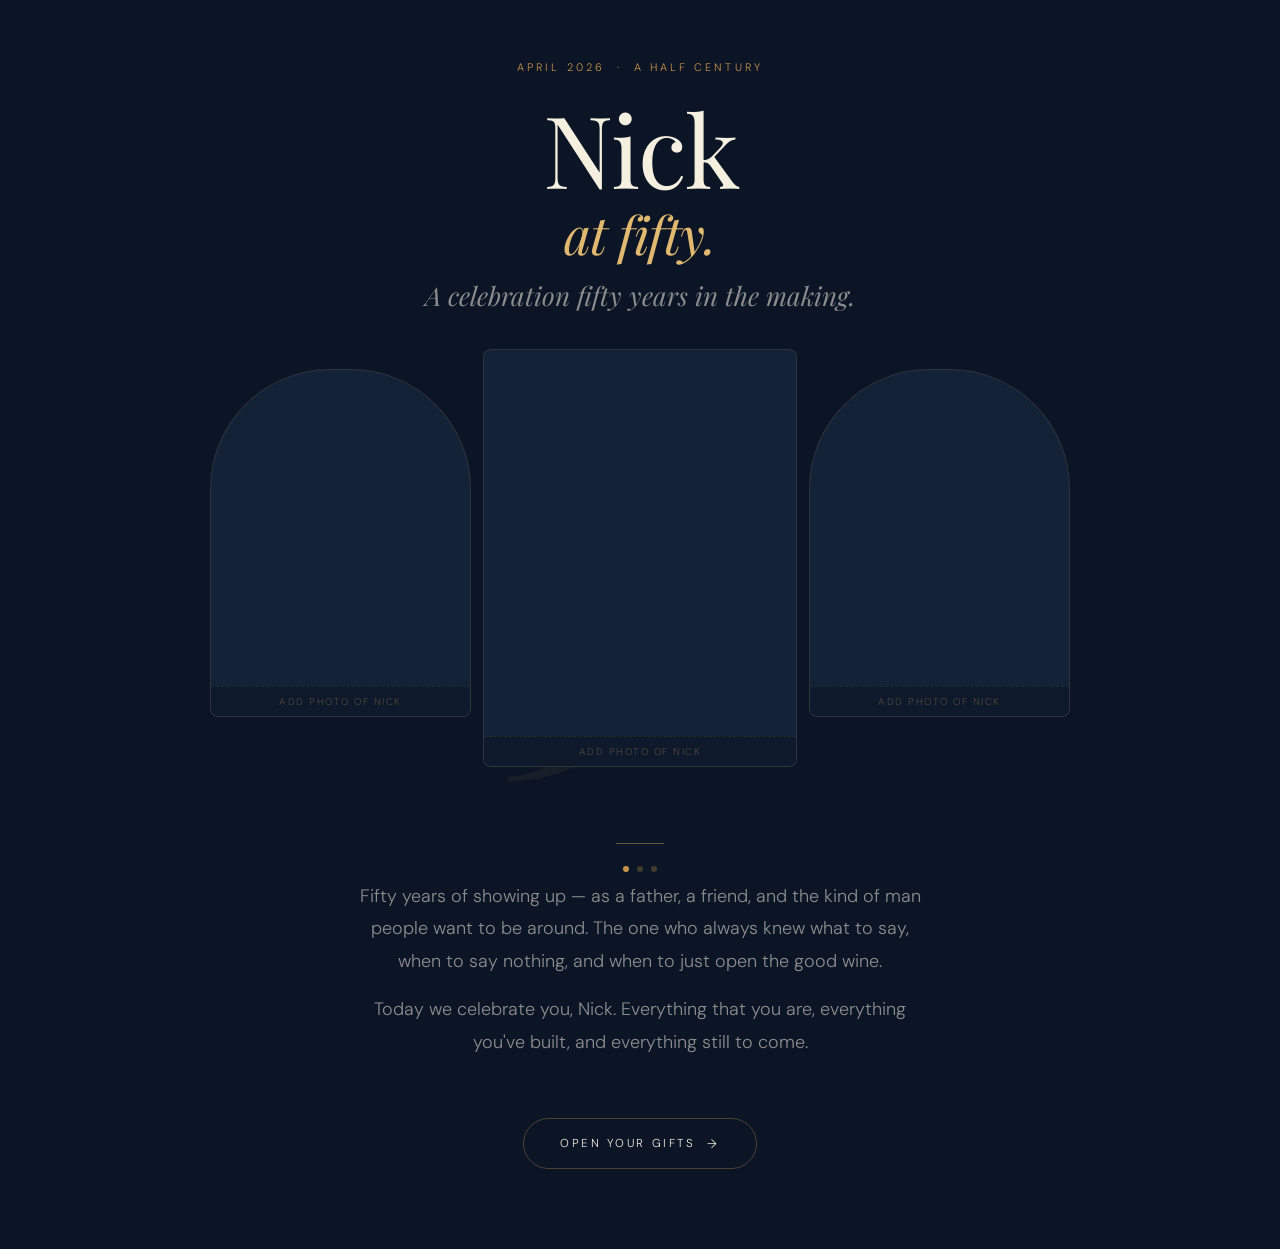
==== index.html @ 3987c071 "Initial commit: Nick at Fifty birthday website" ====
<!DOCTYPE html>
<html lang="en">
<head>
  <meta charset="UTF-8">
  <meta name="viewport" content="width=device-width, initial-scale=1.0">
  <title>Nick at Fifty</title>
  <link rel="preconnect" href="https://fonts.googleapis.com">
  <link href="https://fonts.googleapis.com/css2?family=Playfair+Display:ital,wght@0,400;0,700;1,400&family=DM+Sans:wght@300;400;500&display=swap" rel="stylesheet">
  <style>
    *, *::before, *::after { box-sizing: border-box; margin: 0; padding: 0; }

    :root {
      --navy: #0B1526;
      --navy-mid: #142238;
      --gold: #C9944A;
      --gold-light: #E0B870;
      --cream: #F5EFE0;
      --cream-dim: rgba(245,239,224,0.55);
      --serif: 'Playfair Display', Georgia, serif;
      --sans: 'DM Sans', system-ui, sans-serif;
    }

    html { scroll-behavior: smooth; }

    body {
      background: var(--navy);
      color: var(--cream);
      font-family: var(--sans);
      font-weight: 300;
      min-height: 100vh;
    }

    @keyframes fadeUp {
      from { opacity: 0; transform: translateY(28px); }
      to   { opacity: 1; transform: translateY(0); }
    }

    .fade { opacity: 0; animation: fadeUp 1s ease forwards; }
    .d1  { animation-delay: 0.1s; }
    .d2  { animation-delay: 0.35s; }
    .d3  { animation-delay: 0.6s; }
    .d4  { animation-delay: 0.85s; }
    .d5  { animation-delay: 1.1s; }

    /* ── HERO ── */
    .hero {
      min-height: 100vh;
      display: flex;
      flex-direction: column;
      align-items: center;
      justify-content: center;
      text-align: center;
      padding: 60px 24px 80px;
      position: relative;
      overflow: hidden;
    }

    .hero-number {
      font-family: var(--serif);
      font-size: clamp(140px, 30vw, 280px);
      font-weight: 700;
      color: rgba(201,148,74,0.07);
      position: absolute;
      top: 50%;
      left: 50%;
      transform: translate(-50%, -50%);
      pointer-events: none;
      letter-spacing: -0.05em;
      user-select: none;
      line-height: 1;
    }

    .hero-eyebrow {
      font-family: var(--sans);
      font-size: 0.68rem;
      letter-spacing: 0.28em;
      text-transform: uppercase;
      color: var(--gold);
      margin-bottom: 24px;
    }

    .hero-name {
      font-family: var(--serif);
      font-size: clamp(52px, 10vw, 100px);
      font-weight: 400;
      line-height: 1;
      letter-spacing: -0.02em;
      margin-bottom: 10px;
    }

    .hero-name em {
      font-style: italic;
      color: var(--gold-light);
    }

    .hero-tagline {
      font-family: var(--serif);
      font-style: italic;
      font-size: clamp(18px, 3vw, 26px);
      color: var(--cream-dim);
      margin-bottom: 56px;
      font-weight: 400;
    }

    /* ── PHOTOS ── */
    .photos-hero {
      display: grid;
      grid-template-columns: 1fr 1.2fr 1fr;
      gap: 12px;
      width: 100%;
      max-width: 860px;
      margin-bottom: 56px;
    }

    .photo {
      background-size: cover;
      background-position: center;
      background-color: var(--navy-mid);
      border: 1px solid rgba(201,148,74,0.15);
      display: flex;
      align-items: flex-end;
      justify-content: center;
      overflow: hidden;
      position: relative;
    }

    .photo:nth-child(1) { aspect-ratio: 3/4; border-radius: 120px 120px 8px 8px; }
    .photo:nth-child(2) { aspect-ratio: 3/4; border-radius: 8px; transform: translateY(-20px); }
    .photo:nth-child(3) { aspect-ratio: 3/4; border-radius: 120px 120px 8px 8px; }

    .photo-label {
      font-family: var(--sans);
      font-size: 0.62rem;
      letter-spacing: 0.15em;
      text-transform: uppercase;
      color: rgba(201,148,74,0.35);
      padding: 8px 12px;
      border-top: 1px dashed rgba(201,148,74,0.12);
      width: 100%;
      text-align: center;
      background: rgba(11,21,38,0.6);
    }

    /* ── BODY TEXT ── */
    .tribute {
      max-width: 580px;
      text-align: center;
      margin-bottom: 60px;
    }

    .tribute p {
      font-size: clamp(15px, 2vw, 18px);
      line-height: 1.8;
      color: var(--cream-dim);
    }

    .tribute p + p { margin-top: 16px; }

    /* ── DIVIDER ── */
    .rule {
      width: 48px;
      height: 1px;
      background: var(--gold);
      opacity: 0.5;
      margin: 0 auto 36px;
    }

    /* ── NAV ── */
    .nav-btn {
      display: inline-flex;
      align-items: center;
      gap: 12px;
      padding: 16px 36px;
      border: 1px solid rgba(201,148,74,0.35);
      border-radius: 100px;
      font-family: var(--sans);
      font-size: 0.72rem;
      letter-spacing: 0.22em;
      text-transform: uppercase;
      color: var(--cream);
      text-decoration: none;
      transition: background 0.25s, border-color 0.25s, color 0.25s;
    }

    .nav-btn:hover {
      background: var(--gold);
      border-color: var(--gold);
      color: var(--navy);
    }

    .nav-btn .arrow { font-size: 1.1em; transition: transform 0.2s; }
    .nav-btn:hover .arrow { transform: translateX(4px); }

    /* ── PAGE INDICATOR ── */
    .page-indicator {
      position: fixed;
      bottom: 28px;
      left: 50%;
      transform: translateX(-50%);
      display: flex;
      gap: 8px;
      z-index: 10;
    }

    .dot {
      width: 6px; height: 6px;
      border-radius: 50%;
      background: rgba(201,148,74,0.3);
    }
    .dot.active { background: var(--gold); }

    @media (max-width: 640px) {
      .photos-hero { grid-template-columns: 1fr 1fr; }
      .photos-hero .photo:nth-child(3) { display: none; }
      .photo:nth-child(2) { transform: none; }
    }
  </style>
</head>
<body>

  <section class="hero">
    <div class="hero-number" aria-hidden="true">50</div>

    <p class="hero-eyebrow fade d1">April 2026 &nbsp;·&nbsp; A Half Century</p>

    <h1 class="hero-name fade d2">Nick</h1>
    <p class="hero-name fade d2" style="font-size: clamp(28px,5vw,52px); margin-bottom: 18px;">
      <em>at fifty.</em>
    </p>

    <p class="hero-tagline fade d3">A celebration fifty years in the making.</p>

    <div class="photos-hero fade d3">
      <!-- PHOTO 1: Replace src below with your image path, e.g. "nick1.jpg" -->
      <div class="photo" style="background-image: url('')">
        <span class="photo-label">add photo of nick</span>
      </div>

      <!-- PHOTO 2: Main/favourite photo — taller, centre stage -->
      <div class="photo" style="background-image: url('')">
        <span class="photo-label">add photo of nick</span>
      </div>

      <!-- PHOTO 3 -->
      <div class="photo" style="background-image: url('')">
        <span class="photo-label">add photo of nick</span>
      </div>
    </div>

    <div class="tribute fade d4">
      <div class="rule"></div>
      <!-- EDIT: Replace with your own words about Nick -->
      <p>Fifty years of showing up — as a father, a friend, and the kind of man people want to be around. The one who always knew what to say, when to say nothing, and when to just open the good wine.</p>
      <p>Today we celebrate you, Nick. Everything that you are, everything you've built, and everything still to come.</p>
    </div>

    <a href="gifts.html" class="nav-btn fade d5">
      Open your gifts <span class="arrow">→</span>
    </a>
  </section>

  <div class="page-indicator">
    <div class="dot active"></div>
    <div class="dot"></div>
    <div class="dot"></div>
  </div>

</body>
</html>
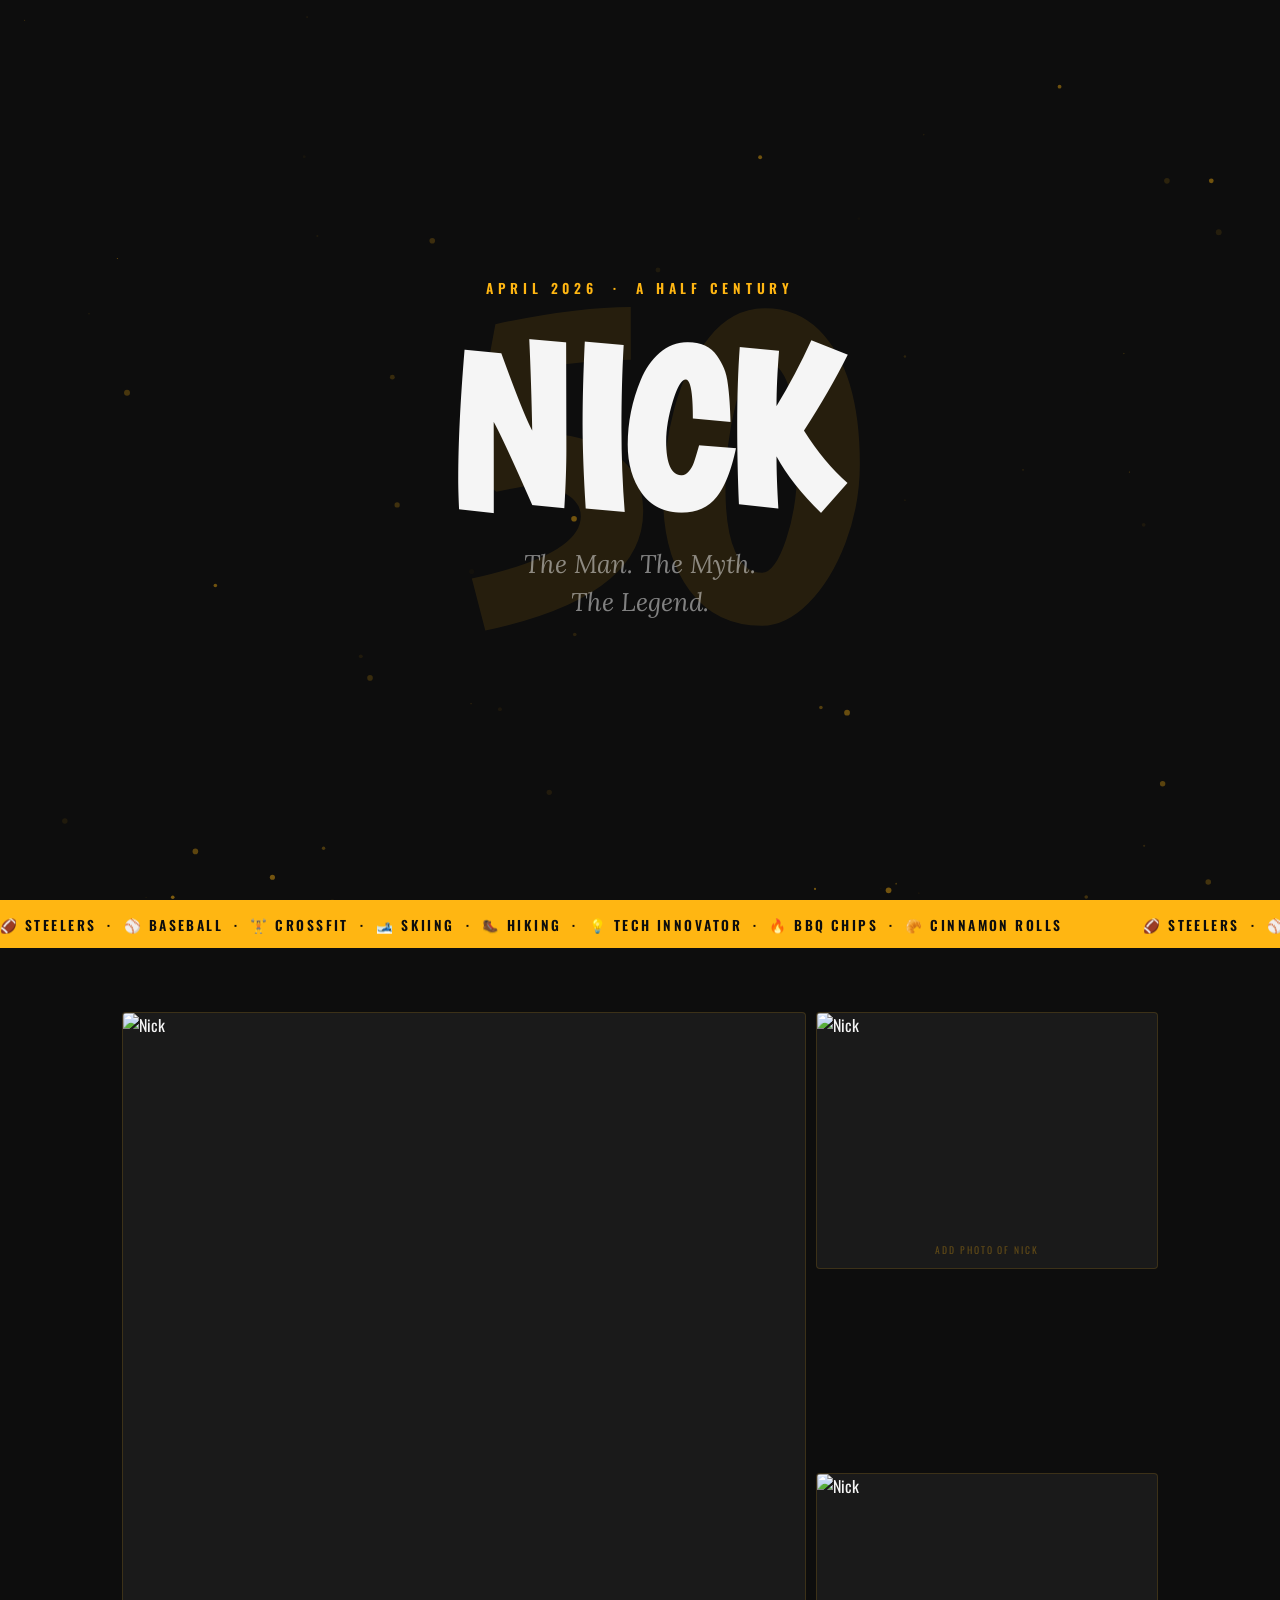
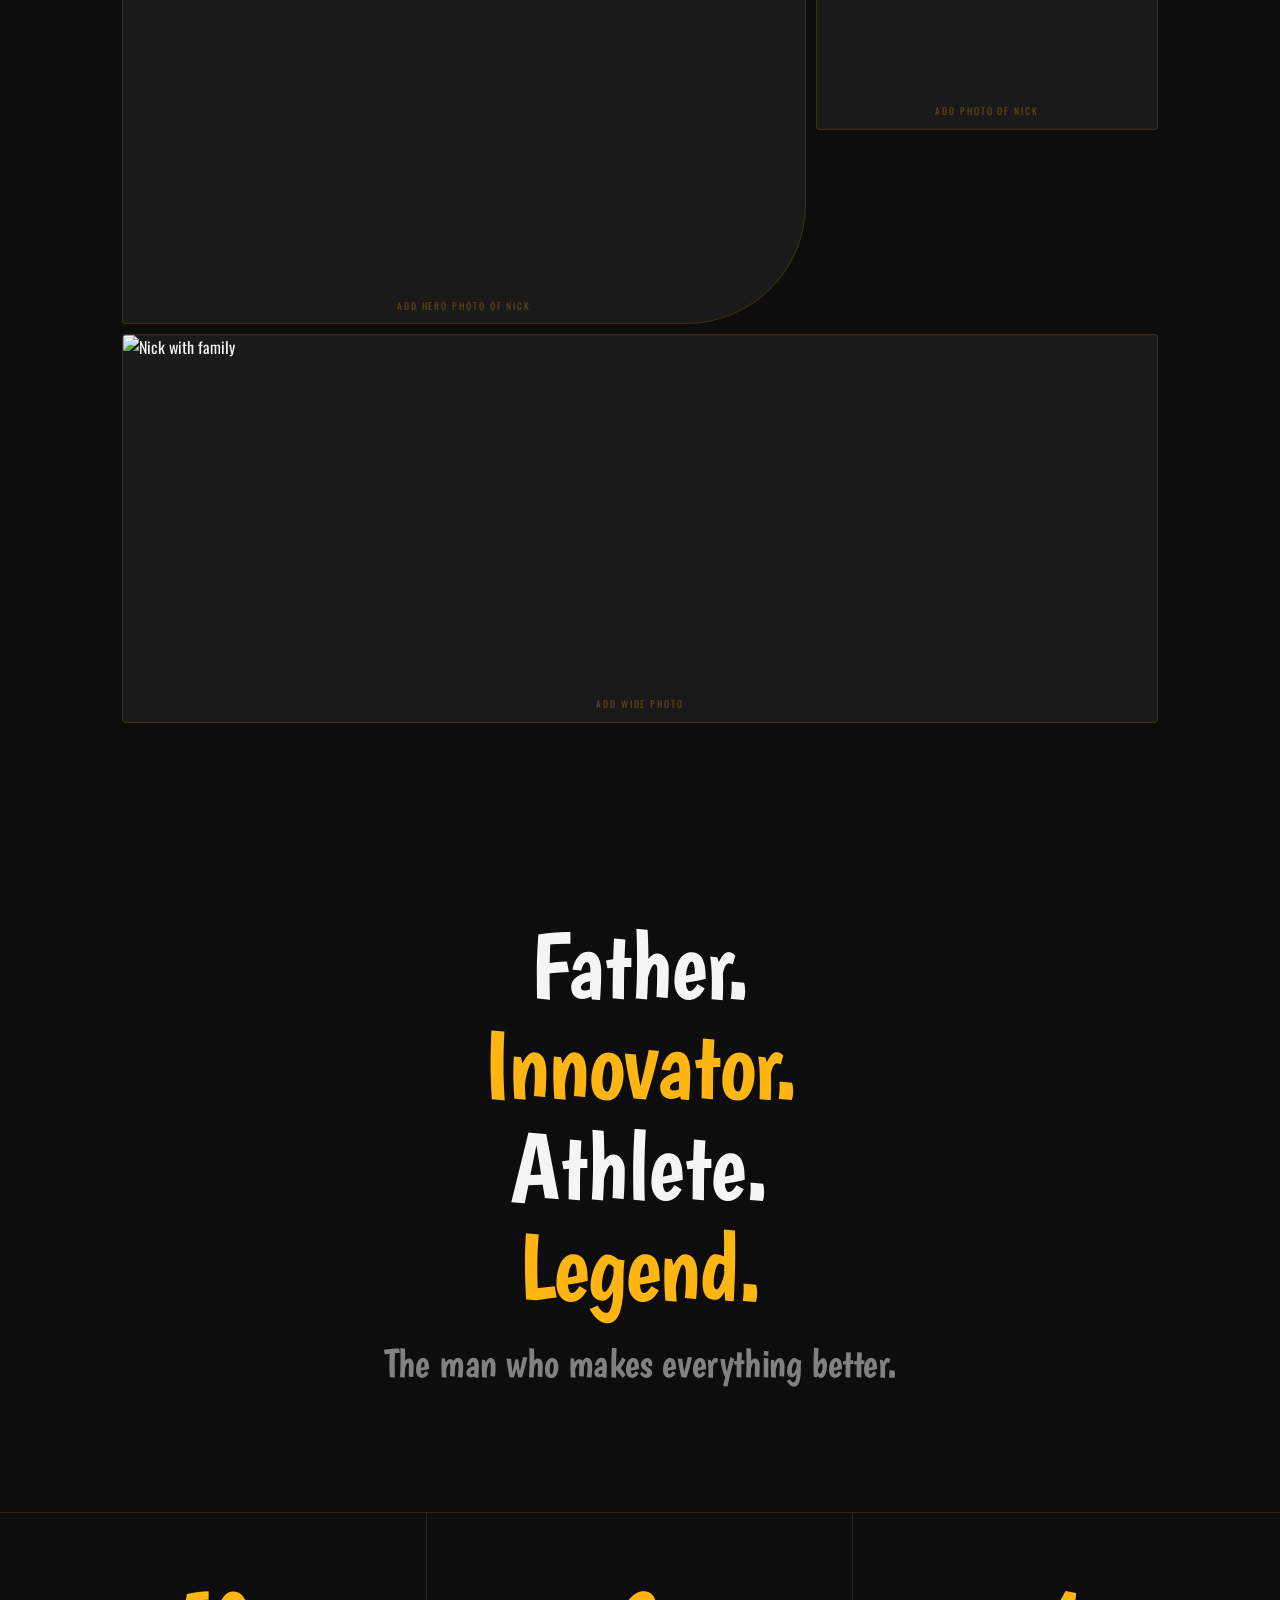
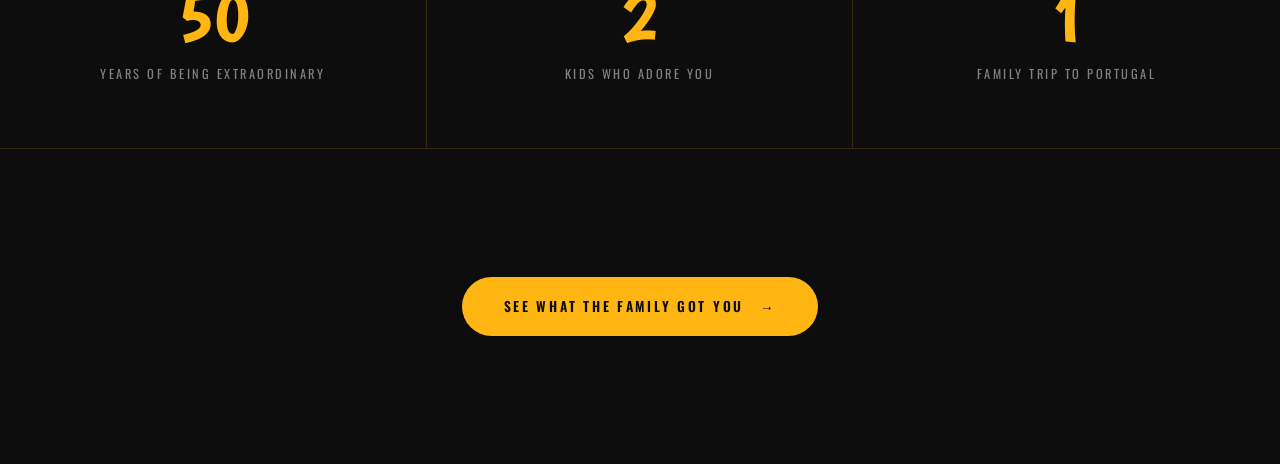
==== commit 88f8bb1f: "Rebuild: full craft version with canvas, marquee, view transitions, scroll-driven animations - Canva" ====
--- a/index.html
+++ b/index.html
@@ -4,266 +4,110 @@
   <meta charset="UTF-8">
   <meta name="viewport" content="width=device-width, initial-scale=1.0">
   <title>Nick at Fifty</title>
+  <meta name="theme-color" content="#FFB612">
+  <meta name="description" content="Celebrating Nick's 50th birthday — from the people who love him most.">
+
+  <!-- Open Graph — controls preview in iMessage, WhatsApp, Slack -->
+  <meta property="og:title"       content="Nick at Fifty 🎉">
+  <meta property="og:description" content="Fifty years of being extraordinary. From Kylie & Blake.">
+  <meta property="og:type"        content="website">
+  <meta property="og:url"         content="https://nick-50.pages.dev/">
+  <!-- Replace with an actual photo for the link preview -->
+  <meta property="og:image"       content="https://nick-50.pages.dev/images/og-cover.jpg">
+
+  <!-- Fonts — preconnect first, then load with display=swap -->
   <link rel="preconnect" href="https://fonts.googleapis.com">
-  <link href="https://fonts.googleapis.com/css2?family=Playfair+Display:ital,wght@0,400;0,700;1,400&family=DM+Sans:wght@300;400;500&display=swap" rel="stylesheet">
-  <style>
-    *, *::before, *::after { box-sizing: border-box; margin: 0; padding: 0; }
+  <link rel="preconnect" href="https://fonts.gstatic.com" crossorigin>
+  <link href="https://fonts.googleapis.com/css2?family=Boogaloo&family=Oswald:wght@400;600&family=Lora:ital,wght@0,400;1,400;1,600&display=swap" rel="stylesheet">
 
-    :root {
-      --navy: #0B1526;
-      --navy-mid: #142238;
-      --gold: #C9944A;
-      --gold-light: #E0B870;
-      --cream: #F5EFE0;
-      --cream-dim: rgba(245,239,224,0.55);
-      --serif: 'Playfair Display', Georgia, serif;
-      --sans: 'DM Sans', system-ui, sans-serif;
-    }
+  <link rel="stylesheet" href="styles/main.css">
+</head>
+<body data-page="home">
 
-    html { scroll-behavior: smooth; }
+  <!-- Transition overlay — visible only in browsers without @view-transition support -->
+  <div id="page-overlay" class="page-overlay" aria-hidden="true"></div>
 
-    body {
-      background: var(--navy);
-      color: var(--cream);
-      font-family: var(--sans);
-      font-weight: 300;
-      min-height: 100vh;
-    }
+  <!-- ── HERO ── -->
+  <section class="hero" aria-label="Nick's 50th birthday hero">
+    <canvas id="particle-canvas" aria-hidden="true"></canvas>
 
-    @keyframes fadeUp {
-      from { opacity: 0; transform: translateY(28px); }
-      to   { opacity: 1; transform: translateY(0); }
-    }
+    <p class="hero-bg-number" aria-hidden="true">50</p>
 
-    .fade { opacity: 0; animation: fadeUp 1s ease forwards; }
-    .d1  { animation-delay: 0.1s; }
-    .d2  { animation-delay: 0.35s; }
-    .d3  { animation-delay: 0.6s; }
-    .d4  { animation-delay: 0.85s; }
-    .d5  { animation-delay: 1.1s; }
+    <div class="hero-content">
+      <p class="hero-sub reveal" data-delay="0">April 2026 &nbsp;·&nbsp; A Half Century</p>
+      <h1 class="hero-name reveal" data-delay="120">NICK</h1>
+      <p class="hero-tagline reveal" data-delay="260">The Man. The Myth.<br>The Legend.</p>
+    </div>
+  </section>
 
-    /* ── HERO ── */
-    .hero {
-      min-height: 100vh;
-      display: flex;
-      flex-direction: column;
-      align-items: center;
-      justify-content: center;
-      text-align: center;
-      padding: 60px 24px 80px;
-      position: relative;
-      overflow: hidden;
-    }
+  <!-- ── MARQUEE ── -->
+  <!-- Pure CSS infinite loop. Two identical spans so translateX(-50%) = one span width. -->
+  <div class="marquee-strip" aria-label="Nick's passions" role="marquee">
+    <div class="marquee-inner" aria-hidden="true">
+      <span>🏈 STEELERS &nbsp;·&nbsp; ⚾ BASEBALL &nbsp;·&nbsp; 🏋️ CROSSFIT &nbsp;·&nbsp; 🎿 SKIING &nbsp;·&nbsp; 🥾 HIKING &nbsp;·&nbsp; 💡 TECH INNOVATOR &nbsp;·&nbsp; 🔥 BBQ CHIPS &nbsp;·&nbsp; 🥐 CINNAMON ROLLS &nbsp;&nbsp;&nbsp;&nbsp;&nbsp;</span>
+      <span>🏈 STEELERS &nbsp;·&nbsp; ⚾ BASEBALL &nbsp;·&nbsp; 🏋️ CROSSFIT &nbsp;·&nbsp; 🎿 SKIING &nbsp;·&nbsp; 🥾 HIKING &nbsp;·&nbsp; 💡 TECH INNOVATOR &nbsp;·&nbsp; 🔥 BBQ CHIPS &nbsp;·&nbsp; 🥐 CINNAMON ROLLS &nbsp;&nbsp;&nbsp;&nbsp;&nbsp;</span>
+    </div>
+  </div>
 
-    .hero-number {
-      font-family: var(--serif);
-      font-size: clamp(140px, 30vw, 280px);
-      font-weight: 700;
-      color: rgba(201,148,74,0.07);
-      position: absolute;
-      top: 50%;
-      left: 50%;
-      transform: translate(-50%, -50%);
-      pointer-events: none;
-      letter-spacing: -0.05em;
-      user-select: none;
-      line-height: 1;
-    }
-
-    .hero-eyebrow {
-      font-family: var(--sans);
-      font-size: 0.68rem;
-      letter-spacing: 0.28em;
-      text-transform: uppercase;
-      color: var(--gold);
-      margin-bottom: 24px;
-    }
-
-    .hero-name {
-      font-family: var(--serif);
-      font-size: clamp(52px, 10vw, 100px);
-      font-weight: 400;
-      line-height: 1;
-      letter-spacing: -0.02em;
-      margin-bottom: 10px;
-    }
-
-    .hero-name em {
-      font-style: italic;
-      color: var(--gold-light);
-    }
-
-    .hero-tagline {
-      font-family: var(--serif);
-      font-style: italic;
-      font-size: clamp(18px, 3vw, 26px);
-      color: var(--cream-dim);
-      margin-bottom: 56px;
-      font-weight: 400;
-    }
-
-    /* ── PHOTOS ── */
-    .photos-hero {
-      display: grid;
-      grid-template-columns: 1fr 1.2fr 1fr;
-      gap: 12px;
-      width: 100%;
-      max-width: 860px;
-      margin-bottom: 56px;
-    }
-
-    .photo {
-      background-size: cover;
-      background-position: center;
-      background-color: var(--navy-mid);
-      border: 1px solid rgba(201,148,74,0.15);
-      display: flex;
-      align-items: flex-end;
-      justify-content: center;
-      overflow: hidden;
-      position: relative;
-    }
-
-    .photo:nth-child(1) { aspect-ratio: 3/4; border-radius: 120px 120px 8px 8px; }
-    .photo:nth-child(2) { aspect-ratio: 3/4; border-radius: 8px; transform: translateY(-20px); }
-    .photo:nth-child(3) { aspect-ratio: 3/4; border-radius: 120px 120px 8px 8px; }
-
-    .photo-label {
-      font-family: var(--sans);
-      font-size: 0.62rem;
-      letter-spacing: 0.15em;
-      text-transform: uppercase;
-      color: rgba(201,148,74,0.35);
-      padding: 8px 12px;
-      border-top: 1px dashed rgba(201,148,74,0.12);
-      width: 100%;
-      text-align: center;
-      background: rgba(11,21,38,0.6);
-    }
-
-    /* ── BODY TEXT ── */
-    .tribute {
-      max-width: 580px;
-      text-align: center;
-      margin-bottom: 60px;
-    }
-
-    .tribute p {
-      font-size: clamp(15px, 2vw, 18px);
-      line-height: 1.8;
-      color: var(--cream-dim);
-    }
-
-    .tribute p + p { margin-top: 16px; }
-
-    /* ── DIVIDER ── */
-    .rule {
-      width: 48px;
-      height: 1px;
-      background: var(--gold);
-      opacity: 0.5;
-      margin: 0 auto 36px;
-    }
-
-    /* ── NAV ── */
-    .nav-btn {
-      display: inline-flex;
-      align-items: center;
-      gap: 12px;
-      padding: 16px 36px;
-      border: 1px solid rgba(201,148,74,0.35);
-      border-radius: 100px;
-      font-family: var(--sans);
-      font-size: 0.72rem;
-      letter-spacing: 0.22em;
-      text-transform: uppercase;
-      color: var(--cream);
-      text-decoration: none;
-      transition: background 0.25s, border-color 0.25s, color 0.25s;
-    }
-
-    .nav-btn:hover {
-      background: var(--gold);
-      border-color: var(--gold);
-      color: var(--navy);
-    }
-
-    .nav-btn .arrow { font-size: 1.1em; transition: transform 0.2s; }
-    .nav-btn:hover .arrow { transform: translateX(4px); }
-
-    /* ── PAGE INDICATOR ── */
-    .page-indicator {
-      position: fixed;
-      bottom: 28px;
-      left: 50%;
-      transform: translateX(-50%);
-      display: flex;
-      gap: 8px;
-      z-index: 10;
-    }
-
-    .dot {
-      width: 6px; height: 6px;
-      border-radius: 50%;
-      background: rgba(201,148,74,0.3);
-    }
-    .dot.active { background: var(--gold); }
-
-    @media (max-width: 640px) {
-      .photos-hero { grid-template-columns: 1fr 1fr; }
-      .photos-hero .photo:nth-child(3) { display: none; }
-      .photo:nth-child(2) { transform: none; }
-    }
-  </style>
-</head>
-<body>
-
-  <section class="hero">
-    <div class="hero-number" aria-hidden="true">50</div>
-
-    <p class="hero-eyebrow fade d1">April 2026 &nbsp;·&nbsp; A Half Century</p>
-
-    <h1 class="hero-name fade d2">Nick</h1>
-    <p class="hero-name fade d2" style="font-size: clamp(28px,5vw,52px); margin-bottom: 18px;">
-      <em>at fifty.</em>
-    </p>
-
-    <p class="hero-tagline fade d3">A celebration fifty years in the making.</p>
-
-    <div class="photos-hero fade d3">
-      <!-- PHOTO 1: Replace src below with your image path, e.g. "nick1.jpg" -->
-      <div class="photo" style="background-image: url('')">
-        <span class="photo-label">add photo of nick</span>
+  <!-- ── PHOTO GRID ── -->
+  <section class="photo-section">
+    <div class="photo-grid">
+      <!-- HERO PHOTO: Replace src with your image path, e.g. "images/nick-hero.jpg" -->
+      <div class="photo-slot photo-hero reveal" data-delay="0" data-label="add hero photo of nick">
+        <img src="" alt="Nick" loading="lazy" decoding="async" style="aspect-ratio:3/4">
       </div>
 
-      <!-- PHOTO 2: Main/favourite photo — taller, centre stage -->
-      <div class="photo" style="background-image: url('')">
-        <span class="photo-label">add photo of nick</span>
+      <!-- PHOTO 2 -->
+      <div class="photo-slot photo-sm-1 reveal" data-delay="100" data-label="add photo of nick">
+        <img src="" alt="Nick" loading="lazy" decoding="async" style="aspect-ratio:4/3">
       </div>
 
       <!-- PHOTO 3 -->
-      <div class="photo" style="background-image: url('')">
-        <span class="photo-label">add photo of nick</span>
+      <div class="photo-slot photo-sm-2 reveal" data-delay="200" data-label="add photo of nick">
+        <img src="" alt="Nick" loading="lazy" decoding="async" style="aspect-ratio:4/3">
+      </div>
+
+      <!-- WIDE PHOTO: group shot, vacation, etc. -->
+      <div class="photo-slot photo-wide reveal" data-delay="100" data-label="add wide photo">
+        <img src="" alt="Nick with family" loading="lazy" decoding="async" style="aspect-ratio:16/6">
       </div>
     </div>
+  </section>
 
-    <div class="tribute fade d4">
-      <div class="rule"></div>
-      <!-- EDIT: Replace with your own words about Nick -->
-      <p>Fifty years of showing up — as a father, a friend, and the kind of man people want to be around. The one who always knew what to say, when to say nothing, and when to just open the good wine.</p>
-      <p>Today we celebrate you, Nick. Everything that you are, everything you've built, and everything still to come.</p>
+  <!-- ── COPY BLOCK ── -->
+  <section class="copy-block" aria-label="Tribute to Nick">
+    <p class="line reveal" data-delay="0">Father.</p>
+    <p class="line line-gold reveal" data-delay="80">Innovator.</p>
+    <p class="line reveal" data-delay="160">Athlete.</p>
+    <p class="line line-gold reveal" data-delay="240">Legend.</p>
+    <p class="line line-muted reveal" data-delay="360" style="font-size: clamp(1.2rem, 4vw, 2.5rem); margin-top: 1.5rem;">
+      The man who makes everything better.
+    </p>
+  </section>
+
+  <!-- ── STATS STRIP ── -->
+  <div class="stats-strip" role="list">
+    <div class="stat reveal" data-delay="0" role="listitem">
+      <span class="stat-number">50</span>
+      <span class="stat-label">Years of Being Extraordinary</span>
     </div>
+    <div class="stat reveal" data-delay="120" role="listitem">
+      <span class="stat-number">2</span>
+      <span class="stat-label">Kids Who Adore You</span>
+    </div>
+    <div class="stat reveal" data-delay="240" role="listitem">
+      <span class="stat-number">1</span>
+      <span class="stat-label">Family Trip to Portugal</span>
+    </div>
+  </div>
 
-    <a href="gifts.html" class="nav-btn fade d5">
-      Open your gifts <span class="arrow">→</span>
+  <!-- ── CTA ── -->
+  <section class="cta-section">
+    <a href="family.html" class="cta-btn reveal" data-delay="0" aria-label="See what the family got you">
+      See What The Family Got You <span class="arrow" aria-hidden="true">→</span>
     </a>
   </section>
 
-  <div class="page-indicator">
-    <div class="dot active"></div>
-    <div class="dot"></div>
-    <div class="dot"></div>
-  </div>
-
+  <script src="js/main.js" defer></script>
 </body>
 </html>
--- a/styles/main.css
+++ b/styles/main.css
@@ -0,0 +1,986 @@
+/* ═══════════════════════════════════════════════════
+   MPA VIEW TRANSITIONS — Chrome 126+
+   JS overlay fallback handled in main.js
+═══════════════════════════════════════════════════ */
+@view-transition { navigation: auto; }
+
+@keyframes vt-out {
+  to { opacity: 0; transform: translateX(-40px); }
+}
+@keyframes vt-in {
+  from { opacity: 0; transform: translateX(40px); }
+}
+
+::view-transition-old(root) {
+  animation: vt-out 400ms cubic-bezier(0.76, 0, 0.24, 1) forwards;
+}
+::view-transition-new(root) {
+  animation: vt-in 400ms cubic-bezier(0.76, 0, 0.24, 1) forwards;
+}
+
+/* ═══════════════════════════════════════════════════
+   DESIGN TOKENS
+═══════════════════════════════════════════════════ */
+:root {
+  /* Colors */
+  --color-bg:         #0D0D0D;
+  --color-surface:    #1a1a1a;
+  --color-gold:       #FFB612;
+  --color-gold-dark:  #d49700;
+  --color-red:        #C8102E;
+  --color-white:      #F5F5F5;
+  --color-muted:      rgba(245, 245, 245, 0.5);
+  --color-border:     rgba(255, 182, 18, 0.15);
+
+  /* Typography */
+  --font-display:  'Boogaloo', sans-serif;
+  --font-label:    'Oswald', sans-serif;
+  --font-quote:    'Lora', serif;
+
+  /* Spacing */
+  --space-xs:   0.5rem;
+  --space-sm:   1rem;
+  --space-md:   2rem;
+  --space-lg:   4rem;
+  --space-xl:   8rem;
+
+  /* Timing */
+  --ease-expo:  cubic-bezier(0.76, 0, 0.24, 1);
+  --ease-out:   cubic-bezier(0.22, 1, 0.36, 1);
+  --duration-fast: 250ms;
+  --duration-base: 400ms;
+  --duration-slow: 700ms;
+}
+
+/* Portugal palette — scoped to [data-theme="portugal"] on <body>
+   Same stylesheet, completely different world. No !important needed. */
+[data-theme="portugal"] {
+  --color-bg:       #FAF0DC;
+  --color-surface:  #F0E4C8;
+  --color-primary:  #C1622F;
+  --color-secondary:#2E6B9E;
+  --color-white:    #1E1428;
+  --color-muted:    rgba(30, 20, 40, 0.55);
+  --color-border:   rgba(193, 98, 47, 0.2);
+  --color-olive:    #7A8C5E;
+  --color-gold:     #C1622F;
+}
+
+/* ═══════════════════════════════════════════════════
+   RESET & BASE
+═══════════════════════════════════════════════════ */
+*, *::before, *::after {
+  box-sizing: border-box;
+  margin: 0;
+  padding: 0;
+}
+
+html {
+  scroll-behavior: smooth;
+  -webkit-text-size-adjust: 100%;
+}
+
+body {
+  background-color: var(--color-bg);
+  color: var(--color-white);
+  font-family: var(--font-label);
+  font-weight: 400;
+  line-height: 1.5;
+  overflow-x: hidden;
+  transition: background-color var(--duration-base) var(--ease-out);
+}
+
+img {
+  display: block;
+  max-width: 100%;
+  height: auto;
+  object-fit: cover;
+}
+
+a { color: inherit; text-decoration: none; }
+
+/* ═══════════════════════════════════════════════════
+   PAGE TRANSITION OVERLAY (JS fallback for older browsers)
+═══════════════════════════════════════════════════ */
+.page-overlay {
+  position: fixed;
+  inset: 0;
+  background: var(--color-bg);
+  z-index: 9999;
+  pointer-events: none;
+  opacity: 0;
+  transition: opacity var(--duration-base) var(--ease-expo);
+}
+
+.page-overlay.is-active {
+  opacity: 1;
+  pointer-events: all;
+}
+
+/* ═══════════════════════════════════════════════════
+   INTERSECTION OBSERVER REVEALS
+   Single shared observer in JS reads data-delay and
+   applies it as a CSS custom property --delay.
+═══════════════════════════════════════════════════ */
+.reveal {
+  opacity: 0;
+  transform: translateY(28px);
+  transition:
+    opacity  var(--duration-slow) var(--ease-out) var(--delay, 0ms),
+    transform var(--duration-slow) var(--ease-out) var(--delay, 0ms);
+}
+
+.reveal.is-visible {
+  opacity: 1;
+  transform: translateY(0);
+}
+
+/* ═══════════════════════════════════════════════════
+   HERO — PAGE 1
+═══════════════════════════════════════════════════ */
+.hero {
+  position: relative;
+  min-height: 100svh;
+  display: flex;
+  flex-direction: column;
+  align-items: center;
+  justify-content: center;
+  overflow: hidden;
+  padding: var(--space-lg) var(--space-md);
+  text-align: center;
+}
+
+#particle-canvas {
+  position: absolute;
+  inset: 0;
+  width: 100%;
+  height: 100%;
+  pointer-events: none;
+  z-index: 0;
+}
+
+/* Scroll-driven animation: bg number fades + scales as you scroll */
+.hero-bg-number {
+  position: absolute;
+  top: 50%;
+  left: 50%;
+  transform: translate(-50%, -50%);
+  font-family: var(--font-display);
+  font-size: clamp(160px, 38vw, 480px);
+  line-height: 1;
+  color: var(--color-gold);
+  opacity: 0.1;
+  pointer-events: none;
+  user-select: none;
+  z-index: 1;
+  letter-spacing: -0.04em;
+  animation: goldGlow 3s ease-in-out infinite;
+}
+
+@supports (animation-timeline: scroll()) {
+  .hero-bg-number {
+    animation: heroBgFade linear both, goldGlow 3s ease-in-out infinite;
+    animation-timeline: scroll(), auto;
+    animation-range: 0% 35%, auto;
+  }
+
+  @keyframes heroBgFade {
+    from { opacity: 0.1; transform: translate(-50%, -50%) scale(1); }
+    to   { opacity: 0;   transform: translate(-50%, -50%) scale(1.25); }
+  }
+}
+
+@keyframes goldGlow {
+  0%, 100% { filter: drop-shadow(0 0 20px rgba(255,182,18,0.2)); }
+  50%       { filter: drop-shadow(0 0 60px rgba(255,182,18,0.5)) drop-shadow(0 0 100px rgba(255,182,18,0.2)); }
+}
+
+.hero-content {
+  position: relative;
+  z-index: 2;
+}
+
+.hero-name {
+  font-family: var(--font-display);
+  font-size: clamp(80px, 20vw, 220px);
+  line-height: 0.9;
+  letter-spacing: -0.02em;
+  color: var(--color-white);
+  margin-bottom: var(--space-sm);
+}
+
+.hero-sub {
+  font-family: var(--font-label);
+  font-weight: 600;
+  font-size: clamp(0.7rem, 2vw, 0.85rem);
+  letter-spacing: 0.35em;
+  text-transform: uppercase;
+  color: var(--color-gold);
+  margin-bottom: var(--space-md);
+}
+
+.hero-tagline {
+  font-family: var(--font-quote);
+  font-style: italic;
+  font-size: clamp(1.1rem, 3vw, 1.6rem);
+  color: var(--color-muted);
+  max-width: 480px;
+  margin: 0 auto;
+  line-height: 1.5;
+}
+
+/* ═══════════════════════════════════════════════════
+   MARQUEE STRIP
+   Pure CSS infinite loop. Duplicated spans so
+   translateX(-50%) = exactly one copy width.
+   Hover reverses direction.
+═══════════════════════════════════════════════════ */
+.marquee-strip {
+  overflow: hidden;
+  background: var(--color-gold);
+  color: var(--color-bg);
+  padding: 0.75rem 0;
+  cursor: default;
+}
+
+.marquee-inner {
+  display: inline-flex;
+  white-space: nowrap;
+  animation: marqueeScroll 40s linear infinite;
+}
+
+.marquee-strip:hover .marquee-inner {
+  animation-direction: reverse;
+}
+
+.marquee-inner span {
+  display: inline-block;
+  font-family: var(--font-label);
+  font-weight: 600;
+  font-size: clamp(0.7rem, 1.5vw, 0.85rem);
+  letter-spacing: 0.18em;
+  text-transform: uppercase;
+  padding-right: 3rem;
+}
+
+@keyframes marqueeScroll {
+  from { transform: translateX(0); }
+  to   { transform: translateX(-50%); }
+}
+
+/* ═══════════════════════════════════════════════════
+   PHOTO GRID — asymmetric scrapbook layout
+═══════════════════════════════════════════════════ */
+.photo-section {
+  padding: var(--space-lg) var(--space-md);
+  max-width: 1100px;
+  margin: 0 auto;
+}
+
+.photo-grid {
+  display: grid;
+  grid-template-columns: 2fr 1fr;
+  grid-template-rows: 1fr 1fr auto;
+  gap: 10px;
+}
+
+.photo-slot {
+  background: var(--color-surface);
+  border: 1px solid var(--color-border);
+  overflow: hidden;
+  position: relative;
+}
+
+/* Placeholder state — replaced when images are added */
+.photo-slot::after {
+  content: attr(data-label);
+  position: absolute;
+  bottom: 10px;
+  left: 50%;
+  transform: translateX(-50%);
+  font-family: var(--font-label);
+  font-size: 0.6rem;
+  letter-spacing: 0.2em;
+  text-transform: uppercase;
+  color: rgba(255,182,18,0.3);
+  white-space: nowrap;
+  pointer-events: none;
+}
+
+.photo-slot img {
+  width: 100%;
+  height: 100%;
+  object-fit: cover;
+  aspect-ratio: inherit;
+}
+
+.photo-hero {
+  grid-row: 1 / 3;
+  aspect-ratio: 3/4;
+  border-radius: 4px 4px 120px 4px;
+}
+
+.photo-sm-1 {
+  aspect-ratio: 4/3;
+  border-radius: 4px;
+}
+
+.photo-sm-2 {
+  aspect-ratio: 4/3;
+  border-radius: 4px;
+}
+
+.photo-wide {
+  grid-column: 1 / -1;
+  aspect-ratio: 16/6;
+  border-radius: 4px;
+}
+
+/* ═══════════════════════════════════════════════════
+   COPY BLOCK
+═══════════════════════════════════════════════════ */
+.copy-block {
+  padding: var(--space-xl) var(--space-md);
+  text-align: center;
+  max-width: 900px;
+  margin: 0 auto;
+}
+
+.copy-block .line {
+  display: block;
+  font-family: var(--font-display);
+  font-size: clamp(2.5rem, 8vw, 6rem);
+  line-height: 1.05;
+  letter-spacing: -0.01em;
+}
+
+.copy-block .line-gold { color: var(--color-gold); }
+.copy-block .line-muted { color: var(--color-muted); }
+
+/* ═══════════════════════════════════════════════════
+   STATS STRIP
+═══════════════════════════════════════════════════ */
+.stats-strip {
+  display: grid;
+  grid-template-columns: repeat(3, 1fr);
+  border-top: 1px solid var(--color-border);
+  border-bottom: 1px solid var(--color-border);
+}
+
+.stat {
+  padding: var(--space-lg) var(--space-md);
+  text-align: center;
+  border-right: 1px solid var(--color-border);
+}
+
+.stat:last-child { border-right: none; }
+
+.stat-number {
+  display: block;
+  font-family: var(--font-display);
+  font-size: clamp(2.5rem, 6vw, 5rem);
+  line-height: 1;
+  color: var(--color-gold);
+  margin-bottom: 0.4rem;
+}
+
+.stat-label {
+  font-family: var(--font-label);
+  font-weight: 400;
+  font-size: clamp(0.65rem, 1.5vw, 0.78rem);
+  letter-spacing: 0.2em;
+  text-transform: uppercase;
+  color: var(--color-muted);
+}
+
+/* ═══════════════════════════════════════════════════
+   CTA BUTTON
+═══════════════════════════════════════════════════ */
+.cta-section {
+  padding: var(--space-xl) var(--space-md);
+  text-align: center;
+}
+
+.cta-btn {
+  display: inline-flex;
+  align-items: center;
+  gap: 1rem;
+  padding: 1.1rem 2.5rem;
+  background: var(--color-gold);
+  color: var(--color-bg);
+  font-family: var(--font-label);
+  font-weight: 600;
+  font-size: clamp(0.75rem, 1.5vw, 0.85rem);
+  letter-spacing: 0.2em;
+  text-transform: uppercase;
+  border-radius: 100px;
+  border: 2px solid transparent;
+  transition:
+    background var(--duration-fast) var(--ease-out),
+    color var(--duration-fast) var(--ease-out),
+    transform var(--duration-fast) var(--ease-out);
+}
+
+.cta-btn:hover {
+  background: transparent;
+  color: var(--color-gold);
+  border-color: var(--color-gold);
+  transform: translateY(-2px);
+}
+
+.cta-btn .arrow {
+  transition: transform var(--duration-fast) var(--ease-out);
+}
+
+.cta-btn:hover .arrow { transform: translateX(5px); }
+
+/* ═══════════════════════════════════════════════════
+   BACK NAV
+═══════════════════════════════════════════════════ */
+.page-nav {
+  padding: var(--space-md) var(--space-md) 0;
+}
+
+.back-link {
+  font-family: var(--font-label);
+  font-size: 0.72rem;
+  letter-spacing: 0.2em;
+  text-transform: uppercase;
+  color: var(--color-muted);
+  opacity: 0.6;
+  transition: opacity var(--duration-fast);
+}
+
+.back-link:hover { opacity: 1; }
+
+/* ═══════════════════════════════════════════════════
+   FAMILY PAGE — PAGE 2
+═══════════════════════════════════════════════════ */
+.family-header {
+  padding: var(--space-xl) var(--space-md) var(--space-lg);
+  text-align: center;
+}
+
+.family-header h1 {
+  font-family: var(--font-display);
+  font-size: clamp(80px, 22vw, 200px);
+  line-height: 0.85;
+  letter-spacing: -0.03em;
+  color: var(--color-gold);
+}
+
+.family-header .subtitle {
+  font-family: var(--font-quote);
+  font-style: italic;
+  font-size: clamp(1.1rem, 3vw, 1.5rem);
+  color: var(--color-muted);
+  margin-top: var(--space-sm);
+  max-width: 520px;
+  margin-inline: auto;
+}
+
+/* Gift cards */
+.gifts-grid {
+  display: grid;
+  grid-template-columns: 1fr 1fr;
+  gap: var(--space-md);
+  max-width: 960px;
+  margin: 0 auto;
+  padding: 0 var(--space-md) var(--space-xl);
+}
+
+.gift-card {
+  background: var(--color-surface);
+  border: 1px solid var(--color-border);
+  border-radius: 4px;
+  overflow: hidden;
+}
+
+.gift-card-photo {
+  width: 100%;
+  aspect-ratio: 4/3;
+  background-color: #222;
+  background-size: cover;
+  background-position: center;
+  display: flex;
+  align-items: center;
+  justify-content: center;
+  border-bottom: 1px solid var(--color-border);
+  position: relative;
+}
+
+.gift-card-photo span {
+  font-family: var(--font-label);
+  font-size: 0.6rem;
+  letter-spacing: 0.2em;
+  text-transform: uppercase;
+  color: rgba(255,182,18,0.3);
+}
+
+.gift-card-body {
+  padding: 1.75rem 1.75rem 2rem;
+}
+
+.gift-from {
+  font-family: var(--font-label);
+  font-weight: 600;
+  font-size: 0.65rem;
+  letter-spacing: 0.3em;
+  text-transform: uppercase;
+  color: var(--color-gold);
+  margin-bottom: 0.75rem;
+}
+
+.gift-title {
+  font-family: var(--font-display);
+  font-size: clamp(1.6rem, 3.5vw, 2.4rem);
+  line-height: 1.05;
+  letter-spacing: -0.01em;
+  margin-bottom: 1.25rem;
+  color: var(--color-white);
+}
+
+.gift-divider {
+  width: 32px;
+  height: 2px;
+  background: var(--color-gold);
+  margin-bottom: 1.25rem;
+  opacity: 0.5;
+}
+
+.gift-message {
+  font-family: var(--font-quote);
+  font-style: italic;
+  font-size: 0.95rem;
+  line-height: 1.8;
+  color: var(--color-muted);
+  background: rgba(255,182,18,0.04);
+  border-left: 2px solid var(--color-gold);
+  padding: 1rem 1rem 1rem 1.25rem;
+  border-radius: 0 2px 2px 0;
+  /* paper depth */
+  box-shadow:
+    0 1px 3px rgba(0,0,0,0.2),
+    0 4px 12px rgba(0,0,0,0.15),
+    inset 0 1px 0 rgba(255,255,255,0.03);
+}
+
+/* Teaser banner */
+.teaser-banner {
+  background: #111;
+  border-top: 1px solid var(--color-border);
+  border-bottom: 1px solid var(--color-border);
+  text-align: center;
+  padding: var(--space-xl) var(--space-md);
+}
+
+.teaser-label {
+  font-family: var(--font-label);
+  font-size: 0.65rem;
+  letter-spacing: 0.3em;
+  text-transform: uppercase;
+  color: var(--color-muted);
+  margin-bottom: var(--space-sm);
+}
+
+.teaser-text {
+  font-family: var(--font-display);
+  font-size: clamp(2rem, 6vw, 4.5rem);
+  line-height: 1.05;
+  letter-spacing: -0.02em;
+  color: var(--color-gold);
+  margin-bottom: var(--space-md);
+}
+
+.teaser-arrow {
+  display: inline-block;
+  font-size: 2rem;
+  color: var(--color-gold);
+  animation: pulseArrow 1.4s ease-in-out infinite;
+}
+
+@keyframes pulseArrow {
+  0%, 100% { transform: translateX(0); opacity: 0.7; }
+  50%       { transform: translateX(10px); opacity: 1; }
+}
+
+/* ═══════════════════════════════════════════════════
+   PORTUGAL PAGE — PAGE 3
+═══════════════════════════════════════════════════ */
+
+/* Clip-path reveal — triggered by .is-revealed class added on load */
+.clip-reveal {
+  clip-path: inset(0 100% 0 0);
+}
+
+.clip-reveal.is-revealed {
+  animation: clipWipe 800ms cubic-bezier(0.76, 0, 0.24, 1) 200ms forwards;
+}
+
+@keyframes clipWipe {
+  from { clip-path: inset(0 100% 0 0); }
+  to   { clip-path: inset(0 0% 0 0); }
+}
+
+.pt-hero {
+  min-height: 100svh;
+  display: flex;
+  flex-direction: column;
+  align-items: center;
+  justify-content: center;
+  text-align: center;
+  padding: var(--space-xl) var(--space-md);
+  position: relative;
+  overflow: hidden;
+  background: var(--color-bg);
+}
+
+.pt-hero-title {
+  font-family: var(--font-display);
+  font-size: clamp(80px, 20vw, 200px);
+  line-height: 0.9;
+  letter-spacing: -0.03em;
+  color: var(--color-primary);
+  margin-bottom: var(--space-sm);
+}
+
+.pt-hero-sub {
+  font-family: var(--font-label);
+  font-weight: 600;
+  font-size: clamp(0.7rem, 2vw, 0.9rem);
+  letter-spacing: 0.3em;
+  text-transform: uppercase;
+  color: var(--color-muted);
+  margin-bottom: var(--space-md);
+}
+
+.pt-hero-intro {
+  font-family: var(--font-quote);
+  font-style: italic;
+  font-size: clamp(1rem, 2.5vw, 1.4rem);
+  color: var(--color-muted);
+  max-width: 560px;
+  line-height: 1.65;
+}
+
+/* Chapter layout — travel magazine style */
+.chapter {
+  max-width: 900px;
+  margin: 0 auto;
+  padding: var(--space-xl) var(--space-md);
+  border-bottom: 1px solid var(--color-border);
+}
+
+.chapter:last-of-type { border-bottom: none; }
+
+.chapter-header {
+  display: flex;
+  align-items: baseline;
+  gap: var(--space-md);
+  margin-bottom: var(--space-lg);
+  padding-bottom: var(--space-md);
+  border-bottom: 1px solid var(--color-border);
+}
+
+.chapter-num {
+  font-family: var(--font-display);
+  font-size: clamp(60px, 12vw, 110px);
+  line-height: 1;
+  color: var(--color-border);
+  flex-shrink: 0;
+}
+
+.chapter-meta {}
+
+.chapter-eyebrow {
+  font-family: var(--font-label);
+  font-size: 0.65rem;
+  letter-spacing: 0.3em;
+  text-transform: uppercase;
+  color: var(--color-primary);
+  margin-bottom: 0.4rem;
+}
+
+.chapter-city {
+  font-family: var(--font-display);
+  font-size: clamp(3rem, 9vw, 7rem);
+  line-height: 0.9;
+  letter-spacing: -0.02em;
+  color: var(--color-white);
+}
+
+.chapter-desc {
+  font-family: var(--font-quote);
+  font-size: 1rem;
+  line-height: 1.8;
+  color: var(--color-muted);
+  max-width: 640px;
+  margin-bottom: var(--space-lg);
+}
+
+/* Sub-sections within chapters */
+.sub-section { margin-bottom: var(--space-lg); }
+
+.sub-title {
+  font-family: var(--font-label);
+  font-weight: 600;
+  font-size: 0.62rem;
+  letter-spacing: 0.3em;
+  text-transform: uppercase;
+  color: var(--color-primary);
+  padding-bottom: var(--space-xs);
+  border-bottom: 1px solid var(--color-border);
+  margin-bottom: var(--space-md);
+}
+
+/* Recommendation cards */
+.rec-list { display: flex; flex-direction: column; gap: 12px; }
+
+.rec-card {
+  background: var(--color-surface);
+  border: 1px solid var(--color-border);
+  border-radius: 4px;
+  padding: 1.25rem 1.5rem 1.4rem;
+}
+
+.rec-name {
+  font-family: var(--font-display);
+  font-size: clamp(1.1rem, 2.5vw, 1.5rem);
+  letter-spacing: -0.01em;
+  color: var(--color-white);
+  margin-bottom: 0.3rem;
+}
+
+.rec-tag {
+  display: inline-block;
+  font-family: var(--font-label);
+  font-size: 0.58rem;
+  letter-spacing: 0.2em;
+  text-transform: uppercase;
+  padding: 3px 8px;
+  border-radius: 2px;
+  margin-bottom: 0.75rem;
+}
+
+.tag-star     { background: rgba(255,182,18,0.12); color: var(--color-gold); }
+.tag-pick     { background: rgba(193,98,47,0.12);  color: var(--color-primary); }
+.tag-local    { background: rgba(46,107,158,0.12); color: var(--color-secondary, #2E6B9E); }
+.tag-iconic   { background: rgba(255,182,18,0.08); color: var(--color-gold-dark, #d49700); }
+
+.rec-body {
+  font-family: var(--font-quote);
+  font-size: 0.9rem;
+  line-height: 1.75;
+  color: var(--color-muted);
+}
+
+/* Experiences list */
+.exp-list { display: flex; flex-direction: column; gap: var(--space-md); }
+
+.exp-item {
+  display: grid;
+  grid-template-columns: 2rem 1fr;
+  gap: 1rem;
+  align-items: start;
+}
+
+.exp-num {
+  font-family: var(--font-display);
+  font-size: 1.4rem;
+  color: var(--color-gold);
+  opacity: 0.35;
+  line-height: 1;
+  padding-top: 0.15rem;
+}
+
+.exp-title {
+  font-family: var(--font-display);
+  font-size: clamp(1.1rem, 2.5vw, 1.4rem);
+  letter-spacing: -0.01em;
+  color: var(--color-white);
+  margin-bottom: 0.3rem;
+}
+
+.exp-body {
+  font-family: var(--font-quote);
+  font-size: 0.88rem;
+  line-height: 1.75;
+  color: var(--color-muted);
+}
+
+/* Food grid */
+.food-grid {
+  display: grid;
+  grid-template-columns: repeat(auto-fill, minmax(240px, 1fr));
+  gap: 12px;
+}
+
+.food-card {
+  background: var(--color-surface);
+  border: 1px solid var(--color-border);
+  border-radius: 4px;
+  padding: 1.25rem 1.4rem;
+}
+
+.food-name {
+  font-family: var(--font-display);
+  font-size: 1.15rem;
+  letter-spacing: -0.01em;
+  color: var(--color-white);
+  margin-bottom: 0.5rem;
+}
+
+.food-desc {
+  font-family: var(--font-quote);
+  font-size: 0.84rem;
+  line-height: 1.7;
+  color: var(--color-muted);
+}
+
+/* Itinerary */
+.itinerary { display: flex; flex-direction: column; }
+
+.itin-row {
+  display: grid;
+  grid-template-columns: 72px 1fr;
+  gap: 1.25rem;
+  padding: 1.25rem 0;
+  border-bottom: 1px solid var(--color-border);
+}
+
+.itin-row:last-child { border-bottom: none; }
+
+.itin-day {
+  font-family: var(--font-label);
+  font-weight: 600;
+  font-size: 0.6rem;
+  letter-spacing: 0.2em;
+  text-transform: uppercase;
+  color: var(--color-primary);
+  padding-top: 0.2rem;
+}
+
+.itin-content {}
+
+.itin-title {
+  font-family: var(--font-display);
+  font-size: 1.1rem;
+  letter-spacing: -0.01em;
+  color: var(--color-white);
+  margin-bottom: 0.25rem;
+}
+
+.itin-body {
+  font-family: var(--font-quote);
+  font-size: 0.88rem;
+  line-height: 1.7;
+  color: var(--color-muted);
+}
+
+/* Family closing message */
+.closing-card {
+  max-width: 900px;
+  margin: var(--space-xl) auto;
+  padding: var(--space-lg) var(--space-xl);
+  background: var(--color-surface);
+  border: 1px solid var(--color-border);
+  border-radius: 4px;
+  text-align: center;
+  position: relative;
+}
+
+.closing-card::before {
+  content: '';
+  position: absolute;
+  inset: 6px;
+  border: 1px solid var(--color-border);
+  border-radius: 2px;
+  pointer-events: none;
+  opacity: 0.5;
+}
+
+.closing-quote {
+  font-family: var(--font-quote);
+  font-style: italic;
+  font-size: clamp(1rem, 2.5vw, 1.35rem);
+  line-height: 1.8;
+  color: var(--color-white);
+  margin-bottom: var(--space-md);
+}
+
+.closing-sig {
+  font-family: var(--font-label);
+  font-weight: 600;
+  font-size: 0.75rem;
+  letter-spacing: 0.25em;
+  text-transform: uppercase;
+  color: var(--color-gold);
+}
+
+/* ═══════════════════════════════════════════════════
+   RESPONSIVE
+═══════════════════════════════════════════════════ */
+@media (max-width: 768px) {
+  :root {
+    --space-lg: 2.5rem;
+    --space-xl: 4rem;
+  }
+
+  .photo-grid {
+    grid-template-columns: 1fr;
+    grid-template-rows: auto;
+  }
+
+  .photo-hero { grid-row: auto; aspect-ratio: 4/3; border-radius: 4px; }
+  .photo-wide { grid-column: auto; aspect-ratio: 4/3; }
+
+  .stats-strip {
+    grid-template-columns: 1fr;
+  }
+
+  .stat { border-right: none; border-bottom: 1px solid var(--color-border); }
+  .stat:last-child { border-bottom: none; }
+
+  .gifts-grid { grid-template-columns: 1fr; }
+
+  .chapter-header { flex-direction: column; gap: 0.25rem; }
+  .chapter-num { font-size: 48px; }
+
+  .food-grid { grid-template-columns: 1fr 1fr; }
+
+  .itin-row { grid-template-columns: 1fr; gap: 0.25rem; }
+
+  .closing-card { padding: var(--space-lg) var(--space-md); }
+}
+
+@media (max-width: 480px) {
+  .food-grid { grid-template-columns: 1fr; }
+}
+
+/* ═══════════════════════════════════════════════════
+   PREFERS-REDUCED-MOTION
+   Disable all non-essential animation and transition.
+═══════════════════════════════════════════════════ */
+@media (prefers-reduced-motion: reduce) {
+  *,
+  *::before,
+  *::after {
+    animation-duration: 0.01ms !important;
+    animation-iteration-count: 1 !important;
+    transition-duration: 0.01ms !important;
+  }
+
+  ::view-transition-old(root),
+  ::view-transition-new(root) {
+    animation: none;
+  }
+
+  .marquee-inner {
+    animation-play-state: paused;
+  }
+
+  .clip-reveal.is-revealed {
+    animation: none;
+    clip-path: inset(0 0% 0 0);
+  }
+}
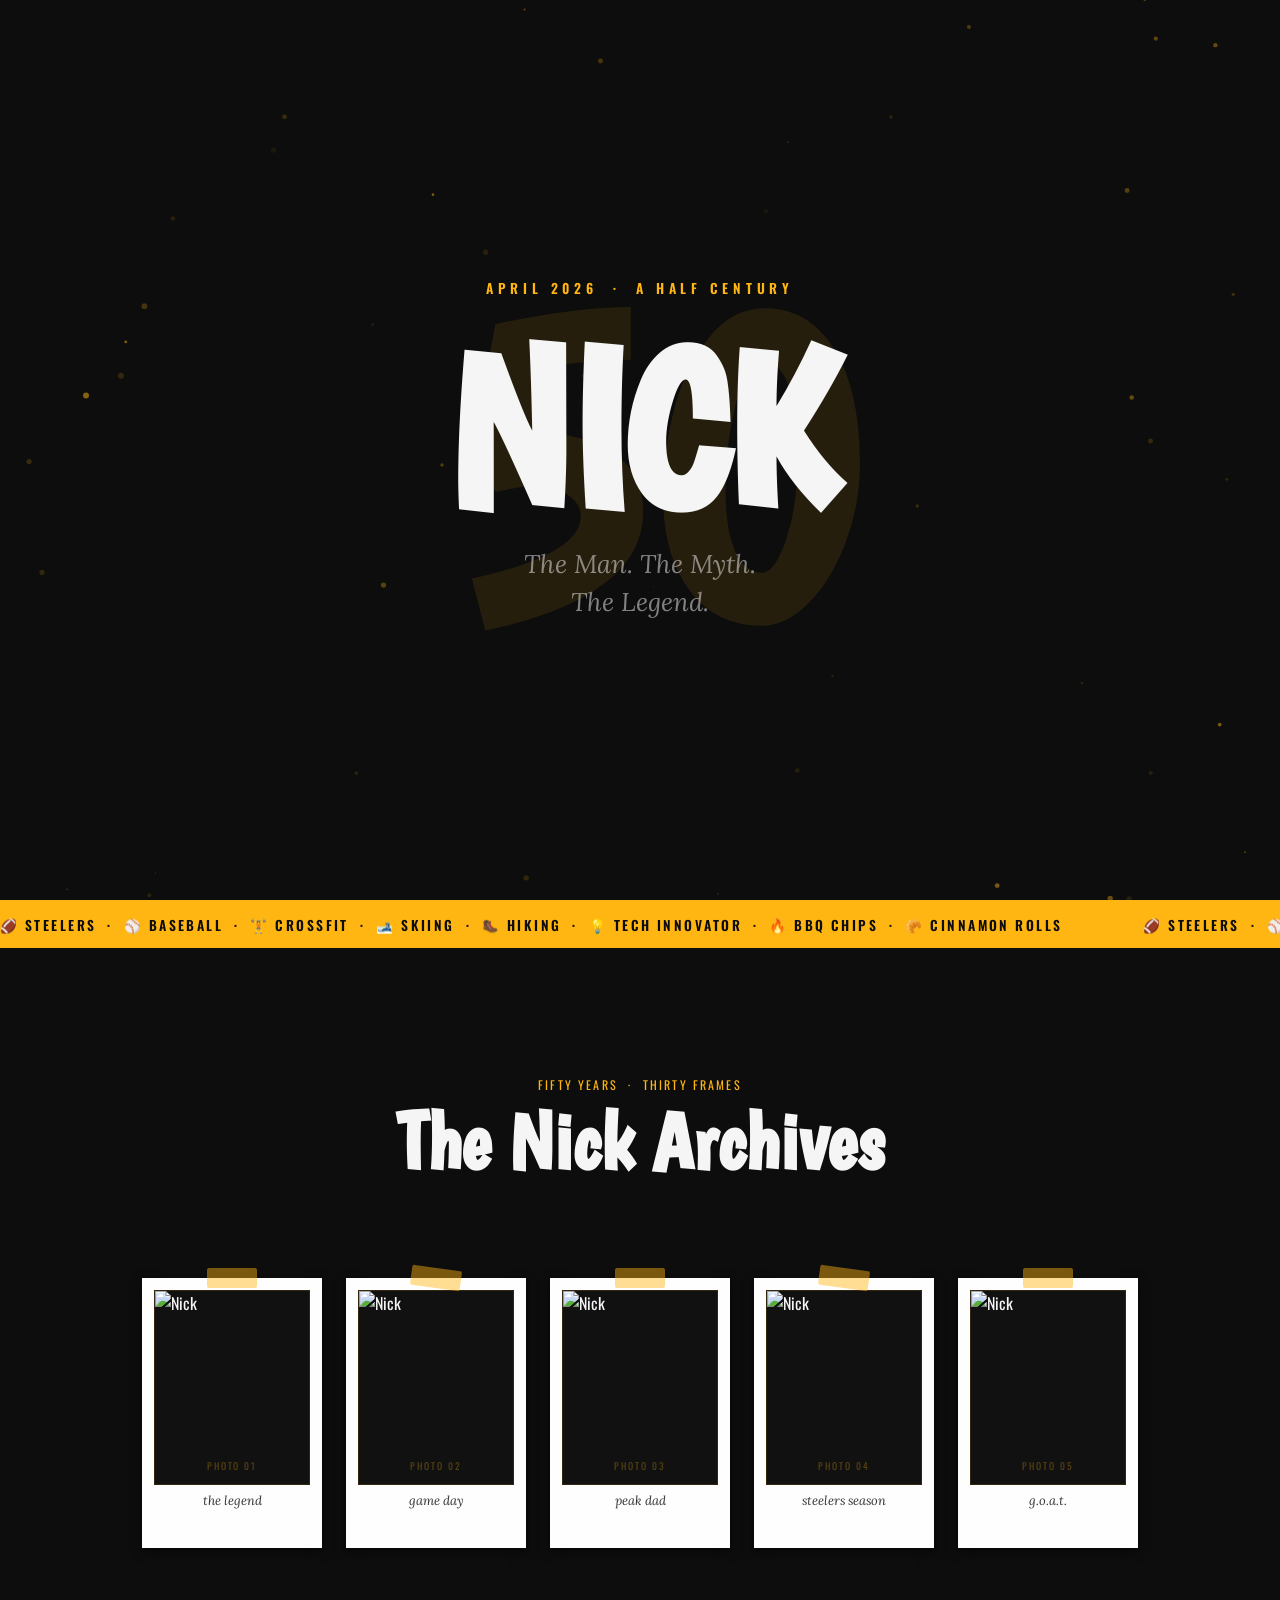
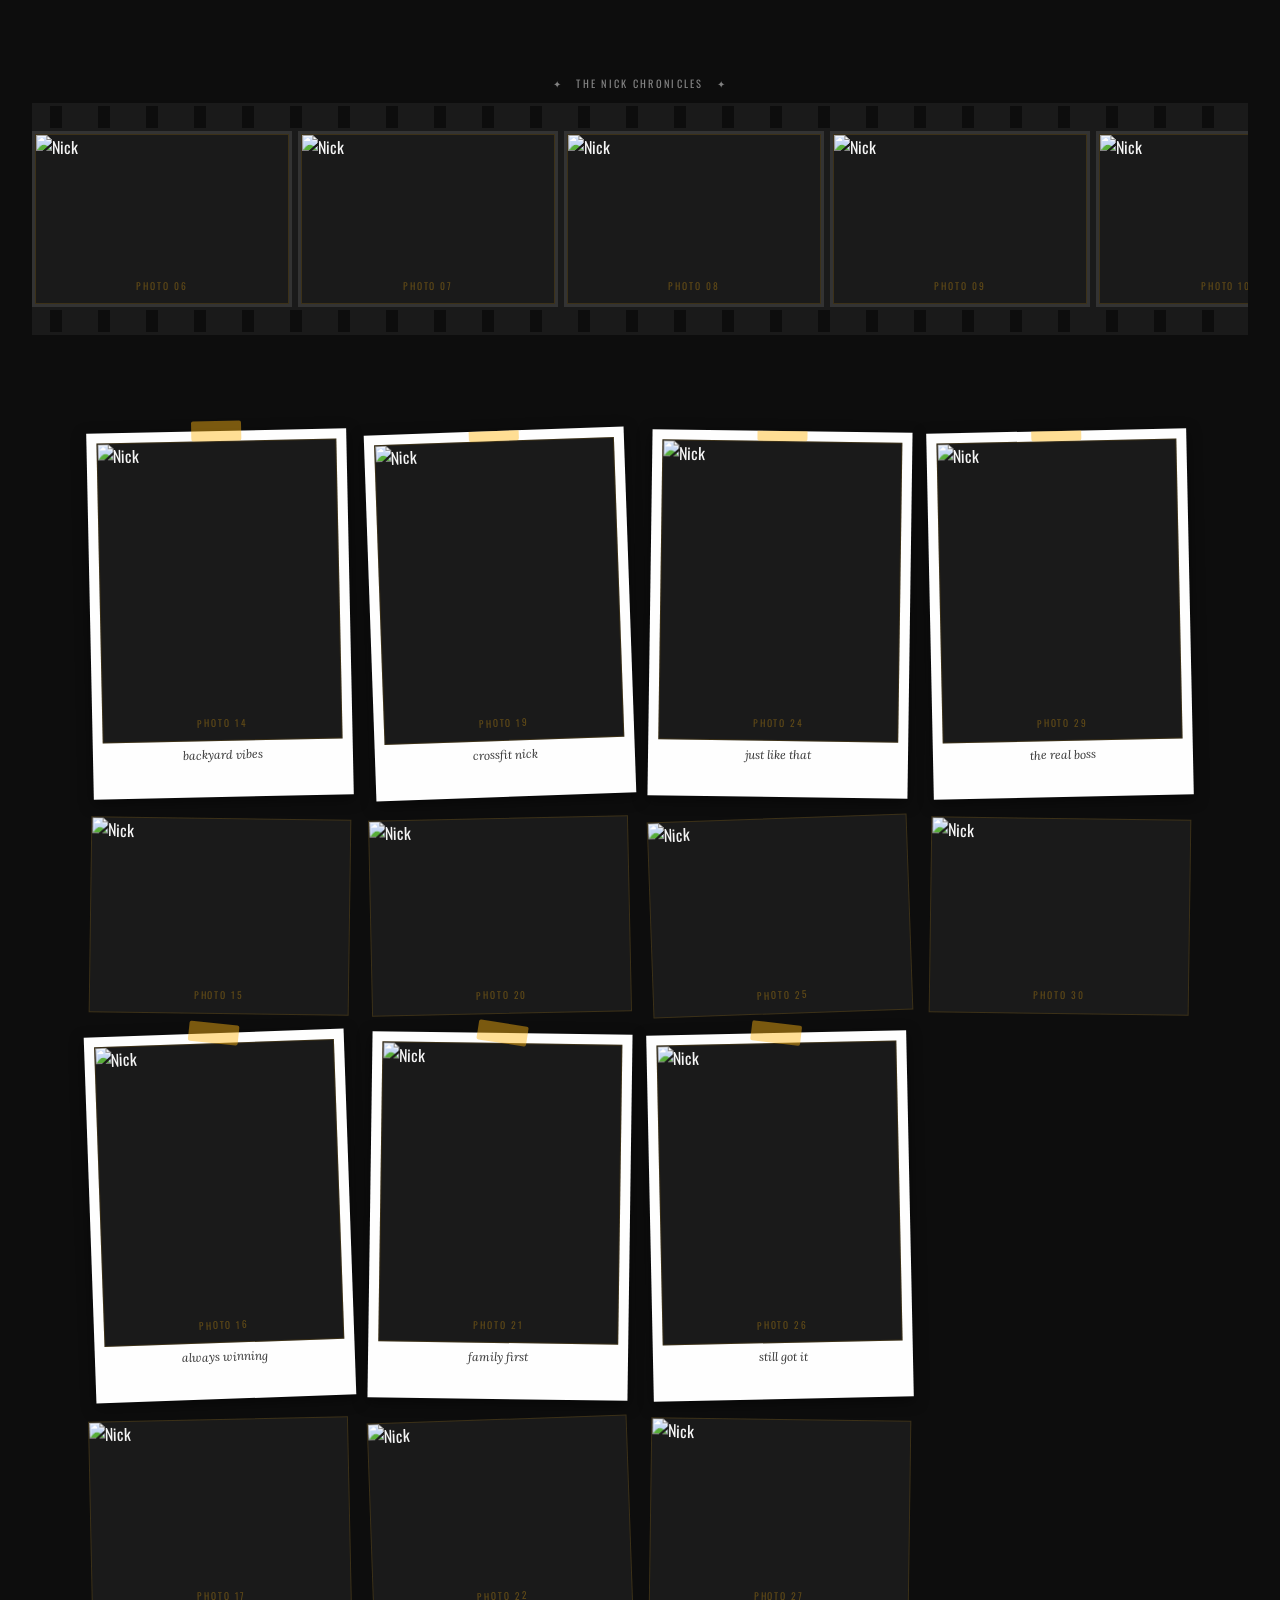
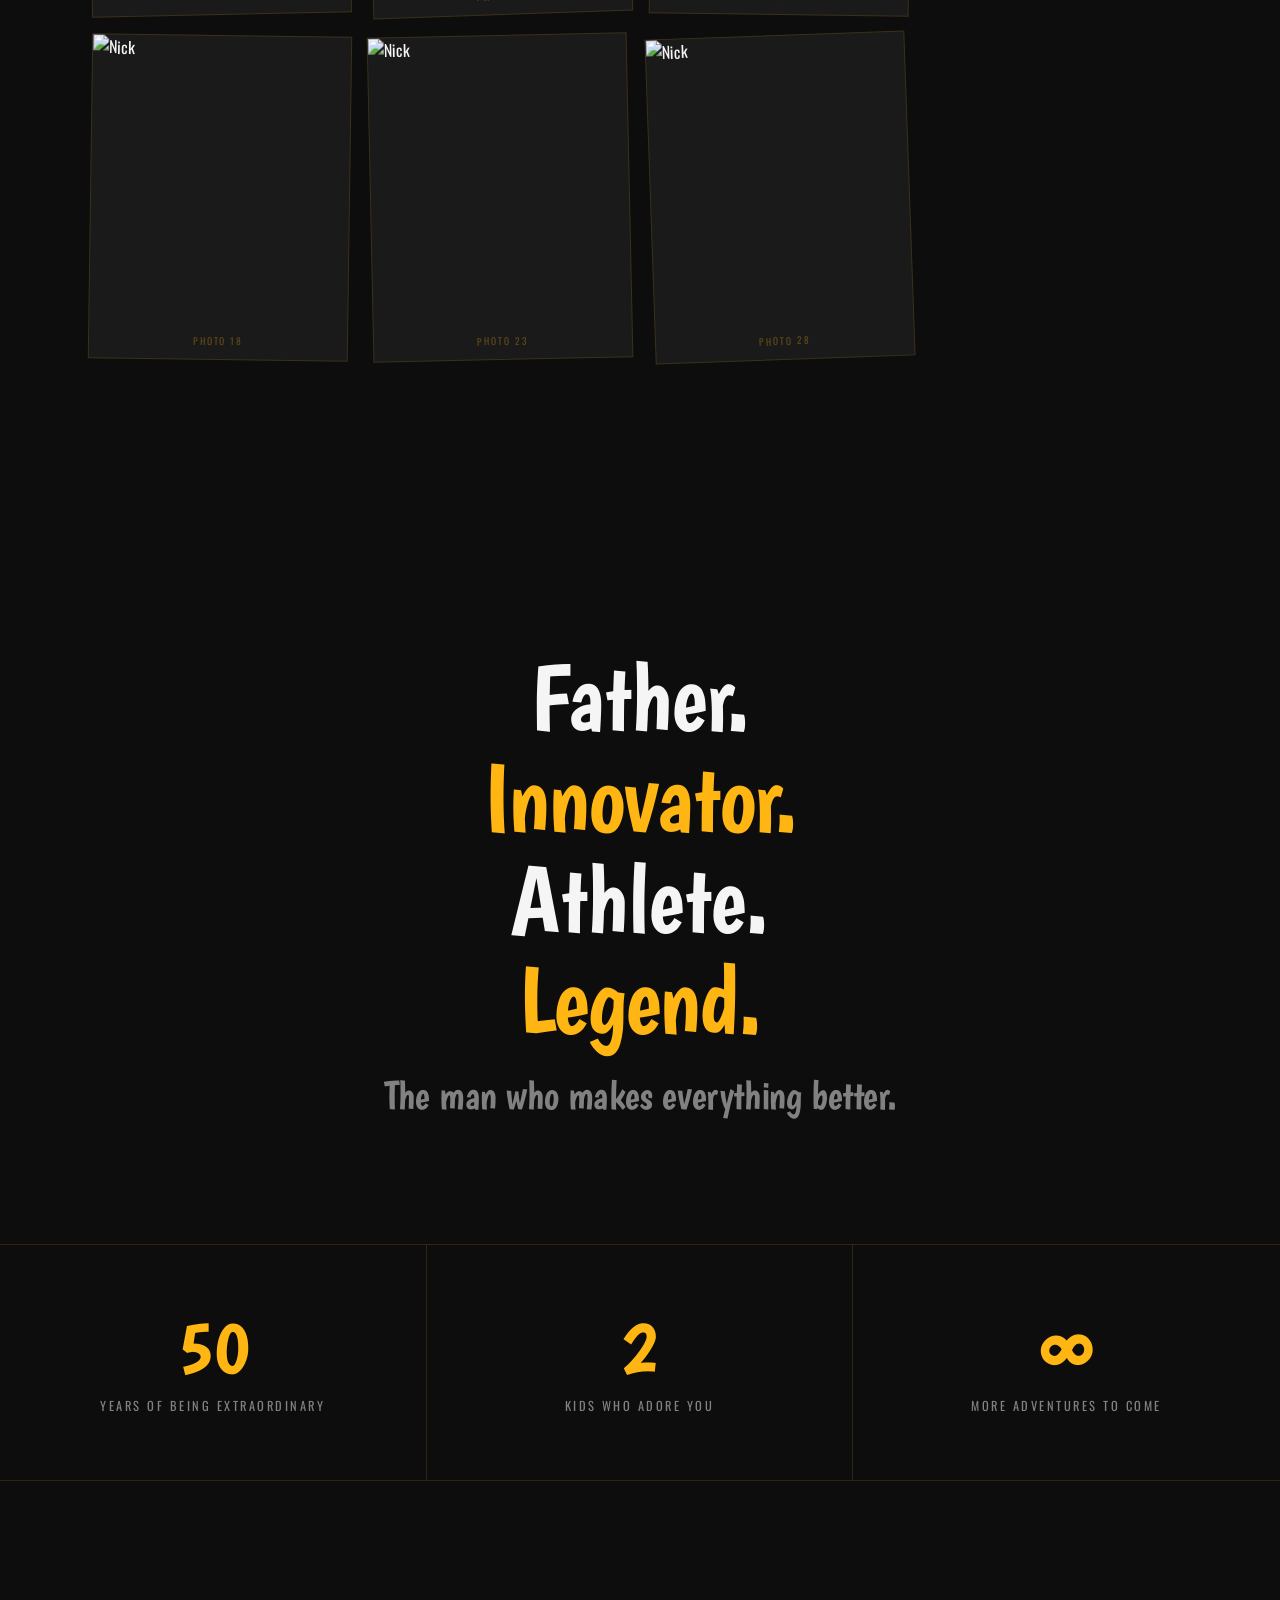
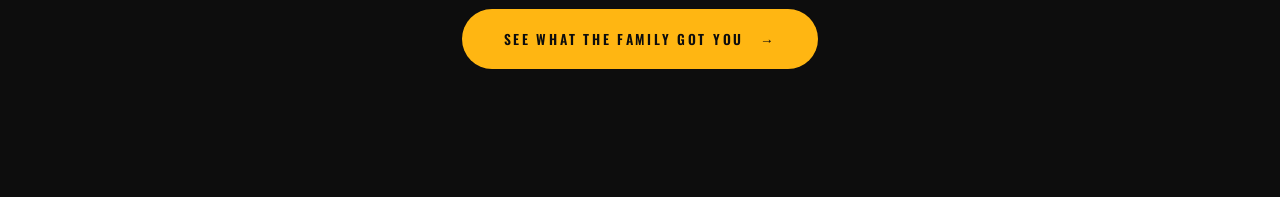
==== commit 73b07e91: "Add 30-photo scrapbook to landing page; hide Portugal spoiler - Replace 4-photo grid with 3-zone scr" ====
--- a/index.html
+++ b/index.html
@@ -49,29 +49,240 @@
     </div>
   </div>
 
-  <!-- ── PHOTO GRID ── -->
-  <section class="photo-section">
-    <div class="photo-grid">
-      <!-- HERO PHOTO: Replace src with your image path, e.g. "images/nick-hero.jpg" -->
-      <div class="photo-slot photo-hero reveal" data-delay="0" data-label="add hero photo of nick">
-        <img src="" alt="Nick" loading="lazy" decoding="async" style="aspect-ratio:3/4">
-      </div>
-
-      <!-- PHOTO 2 -->
-      <div class="photo-slot photo-sm-1 reveal" data-delay="100" data-label="add photo of nick">
-        <img src="" alt="Nick" loading="lazy" decoding="async" style="aspect-ratio:4/3">
-      </div>
-
-      <!-- PHOTO 3 -->
-      <div class="photo-slot photo-sm-2 reveal" data-delay="200" data-label="add photo of nick">
-        <img src="" alt="Nick" loading="lazy" decoding="async" style="aspect-ratio:4/3">
-      </div>
-
-      <!-- WIDE PHOTO: group shot, vacation, etc. -->
-      <div class="photo-slot photo-wide reveal" data-delay="100" data-label="add wide photo">
-        <img src="" alt="Nick with family" loading="lazy" decoding="async" style="aspect-ratio:16/6">
-      </div>
-    </div>
+  <!-- ══════════════════════════════════════════════════════
+       SCRAPBOOK — 30 photo slots across 3 zones.
+       To add photos: drop files in the images/ folder and
+       update the src="" on each <img>. Aspect ratios are
+       pre-set so layout won't shift when images load.
+       ══════════════════════════════════════════════════════ -->
+  <section class="scrapbook" aria-label="Nick's photo archive">
+
+    <div class="scrapbook-header reveal" data-delay="0">
+      <p class="scrapbook-eyebrow">Fifty Years &nbsp;·&nbsp; Thirty Frames</p>
+      <h2 class="scrapbook-title">The Nick Archives</h2>
+    </div>
+
+    <!-- ── ZONE A · POLAROID WALL — photos 01–05
+         Best 5 shots. Portrait orientation (4:5) looks best. ── -->
+    <div class="polaroid-wall" aria-label="Featured polaroids">
+
+      <div class="polaroid rotate-left reveal" data-delay="0">
+        <span class="tape" aria-hidden="true"></span>
+        <div class="photo-slot" data-label="photo 01">
+          <img src="images/p01.jpg" alt="Nick" loading="lazy" decoding="async" style="aspect-ratio:4/5">
+        </div>
+        <p class="polaroid-caption">the legend</p>
+      </div>
+
+      <div class="polaroid rotate-right2 reveal" data-delay="80">
+        <span class="tape tape-angled" aria-hidden="true"></span>
+        <div class="photo-slot" data-label="photo 02">
+          <img src="images/p02.jpg" alt="Nick" loading="lazy" decoding="async" style="aspect-ratio:4/5">
+        </div>
+        <p class="polaroid-caption">game day</p>
+      </div>
+
+      <div class="polaroid rotate-left2 reveal" data-delay="160">
+        <span class="tape" aria-hidden="true"></span>
+        <div class="photo-slot" data-label="photo 03">
+          <img src="images/p03.jpg" alt="Nick" loading="lazy" decoding="async" style="aspect-ratio:4/5">
+        </div>
+        <p class="polaroid-caption">peak dad</p>
+      </div>
+
+      <div class="polaroid rotate-right reveal" data-delay="240">
+        <span class="tape tape-angled" aria-hidden="true"></span>
+        <div class="photo-slot" data-label="photo 04">
+          <img src="images/p04.jpg" alt="Nick" loading="lazy" decoding="async" style="aspect-ratio:4/5">
+        </div>
+        <p class="polaroid-caption">steelers season</p>
+      </div>
+
+      <div class="polaroid rotate-left3 reveal" data-delay="320">
+        <span class="tape" aria-hidden="true"></span>
+        <div class="photo-slot" data-label="photo 05">
+          <img src="images/p05.jpg" alt="Nick" loading="lazy" decoding="async" style="aspect-ratio:4/5">
+        </div>
+        <p class="polaroid-caption">g.o.a.t.</p>
+      </div>
+
+    </div>
+
+    <!-- ── ZONE B · FILMSTRIP — photos 06–13
+         Landscape photos (3:2 ratio) look best here. ── -->
+    <div class="filmstrip-wrap reveal" data-delay="0">
+      <p class="filmstrip-label" aria-hidden="true">✦ &nbsp; THE NICK CHRONICLES &nbsp; ✦</p>
+      <div class="filmstrip-track">
+        <div class="film-frames" role="list" aria-label="Filmstrip of memories">
+
+          <div class="film-frame" role="listitem">
+            <div class="photo-slot" data-label="photo 06">
+              <img src="images/p06.jpg" alt="Nick" loading="lazy" decoding="async" style="aspect-ratio:3/2">
+            </div>
+          </div>
+          <div class="film-frame" role="listitem">
+            <div class="photo-slot" data-label="photo 07">
+              <img src="images/p07.jpg" alt="Nick" loading="lazy" decoding="async" style="aspect-ratio:3/2">
+            </div>
+          </div>
+          <div class="film-frame" role="listitem">
+            <div class="photo-slot" data-label="photo 08">
+              <img src="images/p08.jpg" alt="Nick" loading="lazy" decoding="async" style="aspect-ratio:3/2">
+            </div>
+          </div>
+          <div class="film-frame" role="listitem">
+            <div class="photo-slot" data-label="photo 09">
+              <img src="images/p09.jpg" alt="Nick" loading="lazy" decoding="async" style="aspect-ratio:3/2">
+            </div>
+          </div>
+          <div class="film-frame" role="listitem">
+            <div class="photo-slot" data-label="photo 10">
+              <img src="images/p10.jpg" alt="Nick" loading="lazy" decoding="async" style="aspect-ratio:3/2">
+            </div>
+          </div>
+          <div class="film-frame" role="listitem">
+            <div class="photo-slot" data-label="photo 11">
+              <img src="images/p11.jpg" alt="Nick" loading="lazy" decoding="async" style="aspect-ratio:3/2">
+            </div>
+          </div>
+          <div class="film-frame" role="listitem">
+            <div class="photo-slot" data-label="photo 12">
+              <img src="images/p12.jpg" alt="Nick" loading="lazy" decoding="async" style="aspect-ratio:3/2">
+            </div>
+          </div>
+          <div class="film-frame" role="listitem">
+            <div class="photo-slot" data-label="photo 13">
+              <img src="images/p13.jpg" alt="Nick" loading="lazy" decoding="async" style="aspect-ratio:3/2">
+            </div>
+          </div>
+
+        </div>
+      </div>
+    </div>
+
+    <!-- ── ZONE C · SCATTER BOARD — photos 14–30
+         CSS column masonry. Mix portrait (4:5) and landscape (4:3).
+         .is-polaroid items get a white frame + handwritten caption. ── -->
+    <div class="scatter-board reveal" data-delay="0" aria-label="Photo scatter board">
+
+      <div class="scatter-item is-polaroid">
+        <span class="tape" aria-hidden="true"></span>
+        <div class="photo-slot" data-label="photo 14">
+          <img src="images/p14.jpg" alt="Nick" loading="lazy" decoding="async" style="aspect-ratio:4/5">
+        </div>
+        <p class="polaroid-caption">backyard vibes</p>
+      </div>
+
+      <div class="scatter-item">
+        <div class="photo-slot" data-label="photo 15">
+          <img src="images/p15.jpg" alt="Nick" loading="lazy" decoding="async" style="aspect-ratio:4/3">
+        </div>
+      </div>
+
+      <div class="scatter-item is-polaroid">
+        <span class="tape tape-angled" aria-hidden="true"></span>
+        <div class="photo-slot" data-label="photo 16">
+          <img src="images/p16.jpg" alt="Nick" loading="lazy" decoding="async" style="aspect-ratio:4/5">
+        </div>
+        <p class="polaroid-caption">always winning</p>
+      </div>
+
+      <div class="scatter-item">
+        <div class="photo-slot" data-label="photo 17">
+          <img src="images/p17.jpg" alt="Nick" loading="lazy" decoding="async" style="aspect-ratio:4/3">
+        </div>
+      </div>
+
+      <div class="scatter-item">
+        <div class="photo-slot" data-label="photo 18">
+          <img src="images/p18.jpg" alt="Nick" loading="lazy" decoding="async" style="aspect-ratio:4/5">
+        </div>
+      </div>
+
+      <div class="scatter-item is-polaroid">
+        <span class="tape" aria-hidden="true"></span>
+        <div class="photo-slot" data-label="photo 19">
+          <img src="images/p19.jpg" alt="Nick" loading="lazy" decoding="async" style="aspect-ratio:4/5">
+        </div>
+        <p class="polaroid-caption">crossfit nick</p>
+      </div>
+
+      <div class="scatter-item">
+        <div class="photo-slot" data-label="photo 20">
+          <img src="images/p20.jpg" alt="Nick" loading="lazy" decoding="async" style="aspect-ratio:4/3">
+        </div>
+      </div>
+
+      <div class="scatter-item is-polaroid">
+        <span class="tape tape-angled" aria-hidden="true"></span>
+        <div class="photo-slot" data-label="photo 21">
+          <img src="images/p21.jpg" alt="Nick" loading="lazy" decoding="async" style="aspect-ratio:4/5">
+        </div>
+        <p class="polaroid-caption">family first</p>
+      </div>
+
+      <div class="scatter-item">
+        <div class="photo-slot" data-label="photo 22">
+          <img src="images/p22.jpg" alt="Nick" loading="lazy" decoding="async" style="aspect-ratio:4/3">
+        </div>
+      </div>
+
+      <div class="scatter-item">
+        <div class="photo-slot" data-label="photo 23">
+          <img src="images/p23.jpg" alt="Nick" loading="lazy" decoding="async" style="aspect-ratio:4/5">
+        </div>
+      </div>
+
+      <div class="scatter-item is-polaroid">
+        <span class="tape" aria-hidden="true"></span>
+        <div class="photo-slot" data-label="photo 24">
+          <img src="images/p24.jpg" alt="Nick" loading="lazy" decoding="async" style="aspect-ratio:4/5">
+        </div>
+        <p class="polaroid-caption">just like that</p>
+      </div>
+
+      <div class="scatter-item">
+        <div class="photo-slot" data-label="photo 25">
+          <img src="images/p25.jpg" alt="Nick" loading="lazy" decoding="async" style="aspect-ratio:4/3">
+        </div>
+      </div>
+
+      <div class="scatter-item is-polaroid">
+        <span class="tape tape-angled" aria-hidden="true"></span>
+        <div class="photo-slot" data-label="photo 26">
+          <img src="images/p26.jpg" alt="Nick" loading="lazy" decoding="async" style="aspect-ratio:4/5">
+        </div>
+        <p class="polaroid-caption">still got it</p>
+      </div>
+
+      <div class="scatter-item">
+        <div class="photo-slot" data-label="photo 27">
+          <img src="images/p27.jpg" alt="Nick" loading="lazy" decoding="async" style="aspect-ratio:4/3">
+        </div>
+      </div>
+
+      <div class="scatter-item">
+        <div class="photo-slot" data-label="photo 28">
+          <img src="images/p28.jpg" alt="Nick" loading="lazy" decoding="async" style="aspect-ratio:4/5">
+        </div>
+      </div>
+
+      <div class="scatter-item is-polaroid">
+        <span class="tape" aria-hidden="true"></span>
+        <div class="photo-slot" data-label="photo 29">
+          <img src="images/p29.jpg" alt="Nick" loading="lazy" decoding="async" style="aspect-ratio:4/5">
+        </div>
+        <p class="polaroid-caption">the real boss</p>
+      </div>
+
+      <div class="scatter-item">
+        <div class="photo-slot" data-label="photo 30">
+          <img src="images/p30.jpg" alt="Nick" loading="lazy" decoding="async" style="aspect-ratio:4/3">
+        </div>
+      </div>
+
+    </div>
+
   </section>
 
   <!-- ── COPY BLOCK ── -->
@@ -96,8 +307,8 @@
       <span class="stat-label">Kids Who Adore You</span>
     </div>
     <div class="stat reveal" data-delay="240" role="listitem">
-      <span class="stat-number">1</span>
-      <span class="stat-label">Family Trip to Portugal</span>
+      <span class="stat-number">∞</span>
+      <span class="stat-label">More Adventures to Come</span>
     </div>
   </div>
 
--- a/styles/main.css
+++ b/styles/main.css
@@ -958,6 +958,293 @@
 }
 
 /* ═══════════════════════════════════════════════════
+   SCRAPBOOK — Zone A (Polaroid Wall), Zone B (Filmstrip),
+   Zone C (Scatter Board)
+═══════════════════════════════════════════════════ */
+
+.scrapbook {
+  padding: var(--space-xl) var(--space-md);
+  background: var(--color-bg);
+  overflow: hidden;
+}
+
+.scrapbook-header {
+  text-align: center;
+  margin-bottom: var(--space-lg);
+}
+
+.scrapbook-eyebrow {
+  font-family: var(--font-label);
+  font-size: 0.75rem;
+  letter-spacing: 0.18em;
+  text-transform: uppercase;
+  color: var(--color-gold);
+  margin-bottom: 0.5rem;
+}
+
+.scrapbook-title {
+  font-family: var(--font-display);
+  font-size: clamp(2.5rem, 7vw, 5rem);
+  color: var(--color-white);
+  margin: 0;
+  line-height: 1;
+}
+
+/* ── ZONE A · POLAROID WALL ── */
+
+.polaroid-wall {
+  display: flex;
+  flex-wrap: wrap;
+  justify-content: center;
+  gap: 2rem 1.5rem;
+  padding: var(--space-md) var(--space-md) var(--space-lg);
+  max-width: 1100px;
+  margin: 0 auto;
+}
+
+.polaroid {
+  background: #fefefe;
+  padding: 0.75rem 0.75rem 2.5rem;
+  box-shadow:
+    0 4px 12px rgba(0,0,0,0.45),
+    0 1px 3px rgba(0,0,0,0.3);
+  position: relative;
+  width: 180px;
+  transition: transform 350ms var(--ease-out), box-shadow 350ms var(--ease-out);
+  cursor: default;
+}
+
+.polaroid:hover {
+  transform: scale(1.06) rotate(0deg) !important;
+  box-shadow:
+    0 16px 40px rgba(0,0,0,0.6),
+    0 4px 12px rgba(0,0,0,0.4);
+  z-index: 10;
+}
+
+.polaroid .photo-slot {
+  width: 100%;
+  overflow: hidden;
+  background: #111;
+}
+
+.polaroid .photo-slot img {
+  width: 100%;
+  height: 100%;
+  object-fit: cover;
+  display: block;
+}
+
+.polaroid-caption {
+  font-family: var(--font-quote);
+  font-style: italic;
+  font-size: 0.8rem;
+  color: #333;
+  text-align: center;
+  margin: 0.5rem 0 0;
+  line-height: 1.2;
+}
+
+/* Tape decoration */
+.tape {
+  position: absolute;
+  top: -10px;
+  left: 50%;
+  transform: translateX(-50%);
+  width: 50px;
+  height: 20px;
+  background: rgba(255, 182, 18, 0.45);
+  border-radius: 2px;
+  z-index: 2;
+}
+
+.tape.tape-angled {
+  transform: translateX(-50%) rotate(8deg);
+}
+
+/* Rotation classes */
+.rotate-left  { transform: rotate(-3.5deg); }
+.rotate-right { transform: rotate(2.5deg); }
+.rotate-left2 { transform: rotate(-6deg); }
+.rotate-right2{ transform: rotate(4deg); }
+.rotate-left3 { transform: rotate(-1.5deg); }
+
+/* ── ZONE B · FILMSTRIP ── */
+
+.filmstrip-wrap {
+  margin: var(--space-lg) 0;
+  position: relative;
+}
+
+.filmstrip-label {
+  font-family: var(--font-label);
+  font-size: 0.65rem;
+  letter-spacing: 0.22em;
+  text-transform: uppercase;
+  color: var(--color-muted);
+  text-align: center;
+  margin-bottom: 0.75rem;
+}
+
+.filmstrip-track {
+  position: relative;
+  background: #1a1a1a;
+  padding: 28px 0;
+  overflow: hidden;
+}
+
+/* Sprocket holes top */
+.filmstrip-track::before,
+.filmstrip-track::after {
+  content: '';
+  position: absolute;
+  left: 0;
+  right: 0;
+  height: 22px;
+  background: repeating-linear-gradient(
+    to right,
+    transparent 0px,
+    transparent 18px,
+    #0D0D0D 18px,
+    #0D0D0D 30px,
+    transparent 30px,
+    transparent 48px
+  );
+  z-index: 2;
+  pointer-events: none;
+}
+
+.filmstrip-track::before { top: 3px; }
+.filmstrip-track::after  { bottom: 3px; }
+
+.film-frames {
+  display: flex;
+  gap: 6px;
+  padding: 0 var(--space-md);
+  overflow-x: auto;
+  scroll-snap-type: x mandatory;
+  -webkit-overflow-scrolling: touch;
+  scrollbar-width: none;
+}
+
+.film-frames::-webkit-scrollbar { display: none; }
+
+.film-frame {
+  flex: 0 0 260px;
+  scroll-snap-align: start;
+  border: 3px solid #333;
+  overflow: hidden;
+  background: #111;
+  position: relative;
+}
+
+.film-frame .photo-slot img {
+  width: 100%;
+  height: 100%;
+  object-fit: cover;
+  display: block;
+  transition: transform 400ms var(--ease-out);
+}
+
+.film-frame:hover .photo-slot img {
+  transform: scale(1.05);
+}
+
+/* ── ZONE C · SCATTER BOARD ── */
+
+.scatter-board {
+  column-count: 4;
+  column-gap: 1.25rem;
+  padding: var(--space-md) 0;
+  max-width: 1100px;
+  margin: 0 auto;
+}
+
+.scatter-item {
+  break-inside: avoid;
+  margin-bottom: 1.25rem;
+  position: relative;
+  transition: transform 350ms var(--ease-out);
+}
+
+.scatter-item:hover {
+  transform: scale(1.03);
+  z-index: 5;
+  position: relative;
+}
+
+/* Nth-child micro-rotations for organic feel */
+.scatter-item:nth-child(3n+1) { transform: rotate(-1.2deg); }
+.scatter-item:nth-child(3n+2) { transform: rotate(0.8deg); }
+.scatter-item:nth-child(3n+3) { transform: rotate(-2deg); }
+
+.scatter-item:nth-child(3n+1):hover,
+.scatter-item:nth-child(3n+2):hover,
+.scatter-item:nth-child(3n+3):hover { transform: scale(1.04) rotate(0deg); }
+
+/* Polaroid-style scatter items */
+.scatter-item.is-polaroid {
+  background: #fefefe;
+  padding: 0.6rem 0.6rem 2.2rem;
+  box-shadow: 0 4px 14px rgba(0,0,0,0.5);
+}
+
+.scatter-item.is-polaroid .polaroid-caption {
+  font-family: var(--font-quote);
+  font-style: italic;
+  font-size: 0.75rem;
+  color: #333;
+  text-align: center;
+  margin: 0.4rem 0 0;
+}
+
+/* Plain scatter items */
+.scatter-item:not(.is-polaroid) .photo-slot {
+  overflow: hidden;
+}
+
+.scatter-item:not(.is-polaroid) .photo-slot img {
+  transition: transform 400ms var(--ease-out);
+}
+
+.scatter-item:not(.is-polaroid):hover .photo-slot img {
+  transform: scale(1.06);
+}
+
+/* Shared photo slot */
+.photo-slot img {
+  width: 100%;
+  height: 100%;
+  object-fit: cover;
+  display: block;
+}
+
+/* Photo slot placeholder (no image yet) */
+.photo-slot:not(:has(img[src$=".jpg"])):not(:has(img[src$=".png"])):not(:has(img[src$=".webp"])) {
+  background: #1e1e1e;
+  min-height: 120px;
+}
+
+/* Responsive */
+@media (max-width: 900px) {
+  .scatter-board { column-count: 3; }
+  .polaroid-wall  { gap: 1.5rem 1rem; }
+  .polaroid       { width: 155px; }
+}
+
+@media (max-width: 640px) {
+  .scatter-board { column-count: 2; }
+  .polaroid-wall  { gap: 1.2rem 0.75rem; }
+  .polaroid       { width: 140px; }
+  .film-frame     { flex: 0 0 200px; }
+}
+
+@media (max-width: 400px) {
+  .scatter-board { column-count: 1; }
+  .polaroid       { width: 100%; max-width: 220px; }
+}
+
+/* ═══════════════════════════════════════════════════
    PREFERS-REDUCED-MOTION
    Disable all non-essential animation and transition.
 ═══════════════════════════════════════════════════ */
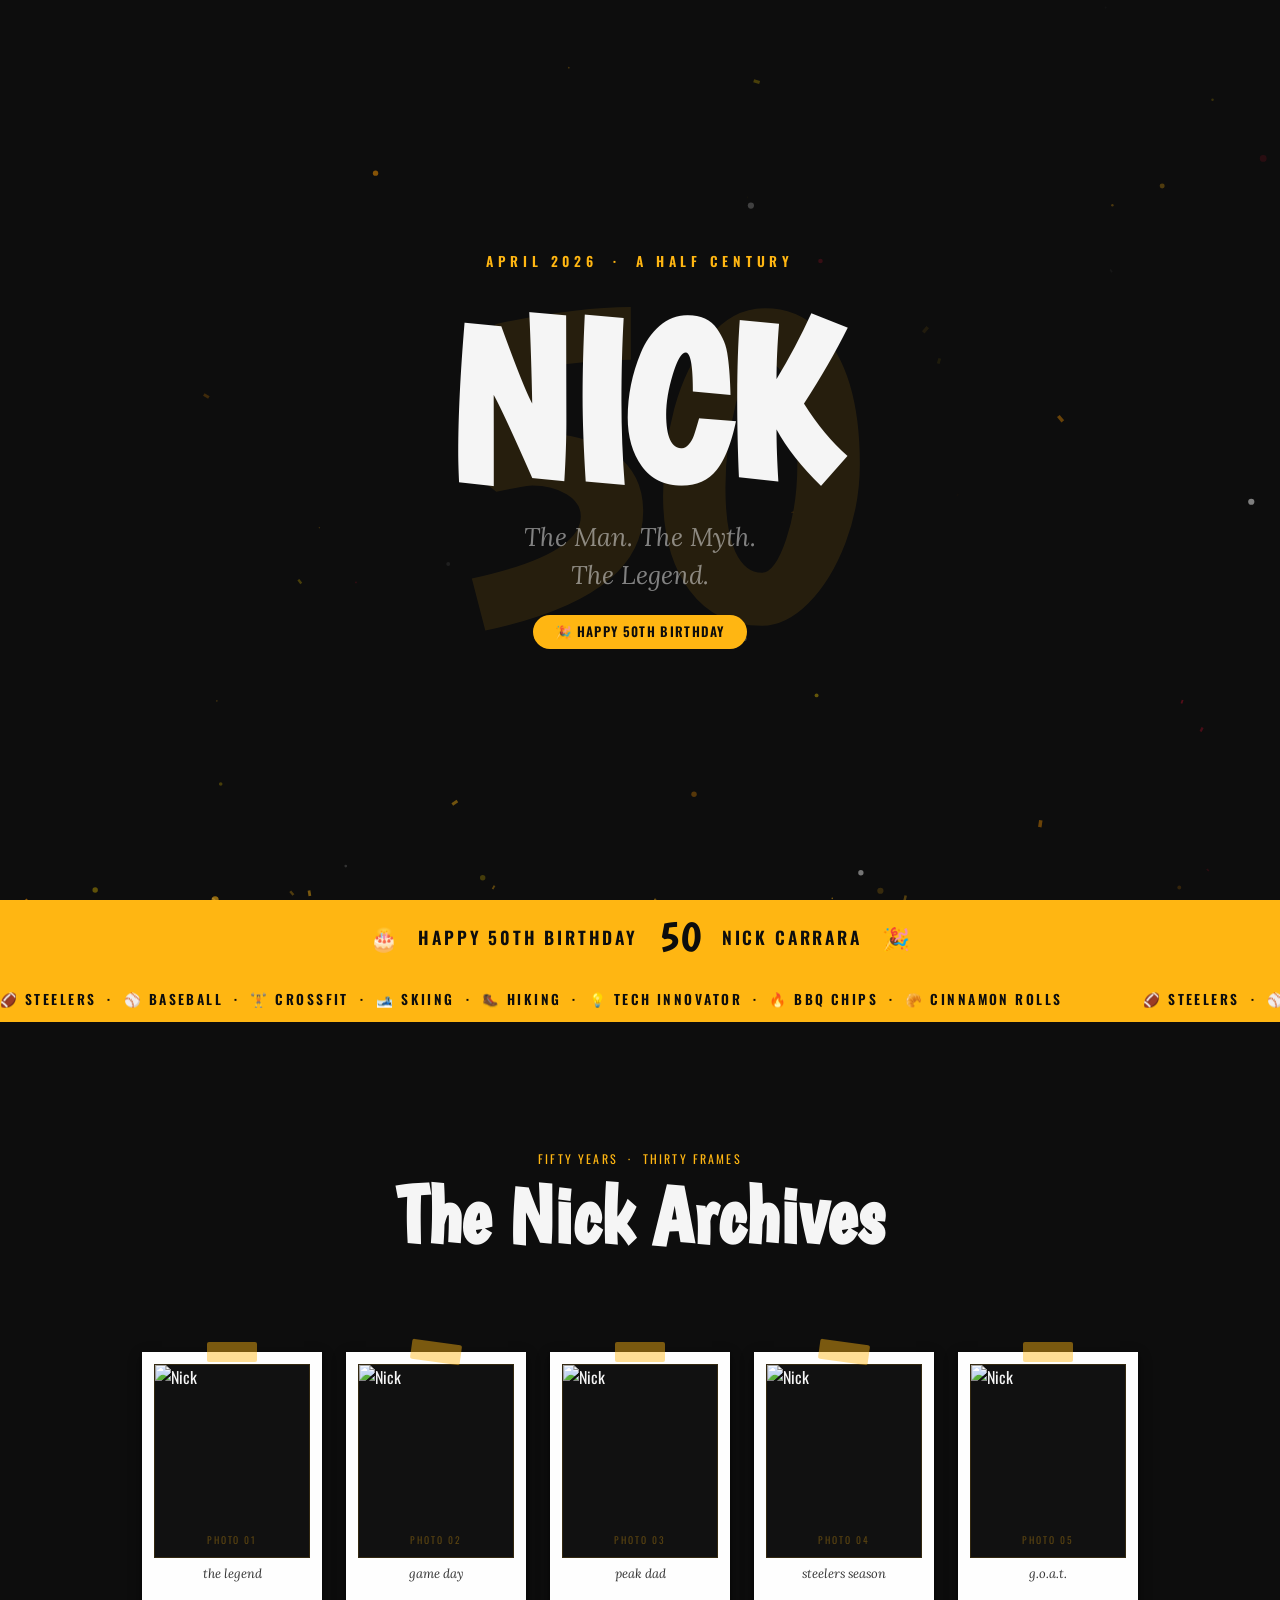
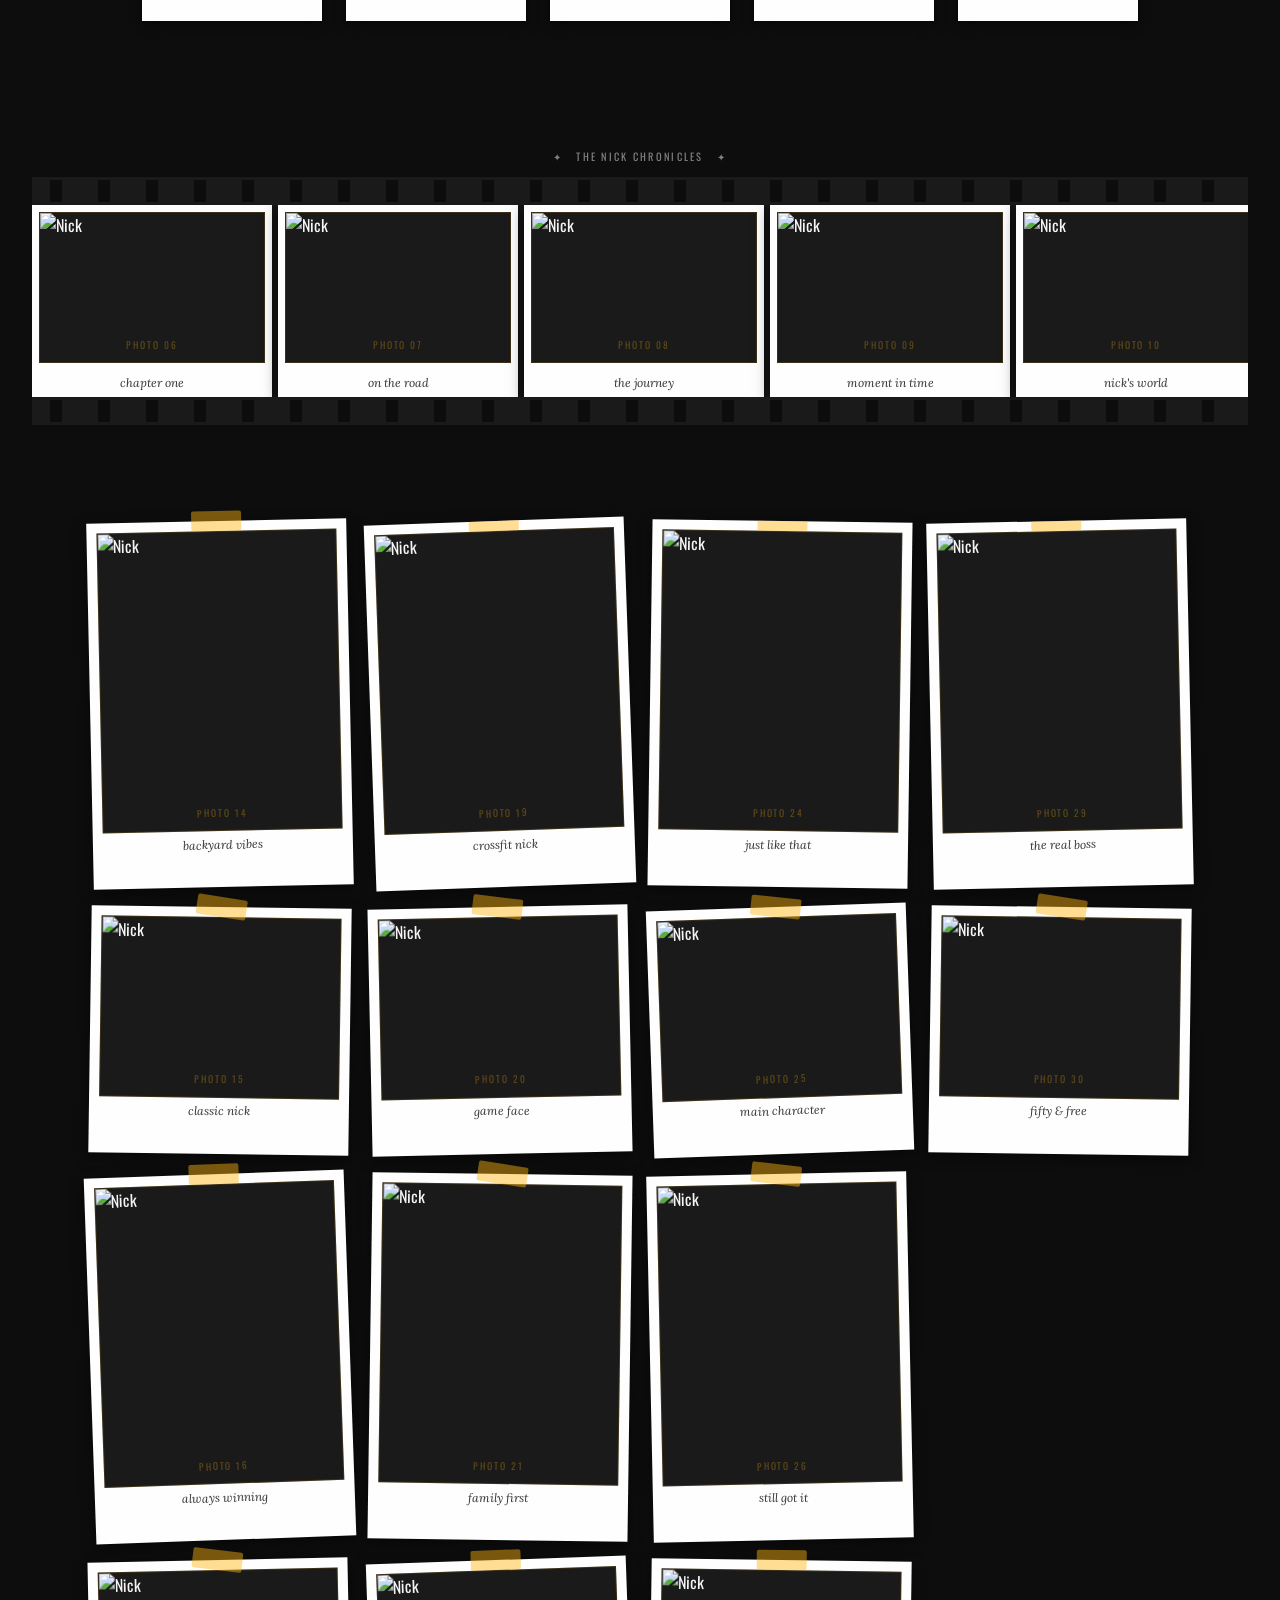
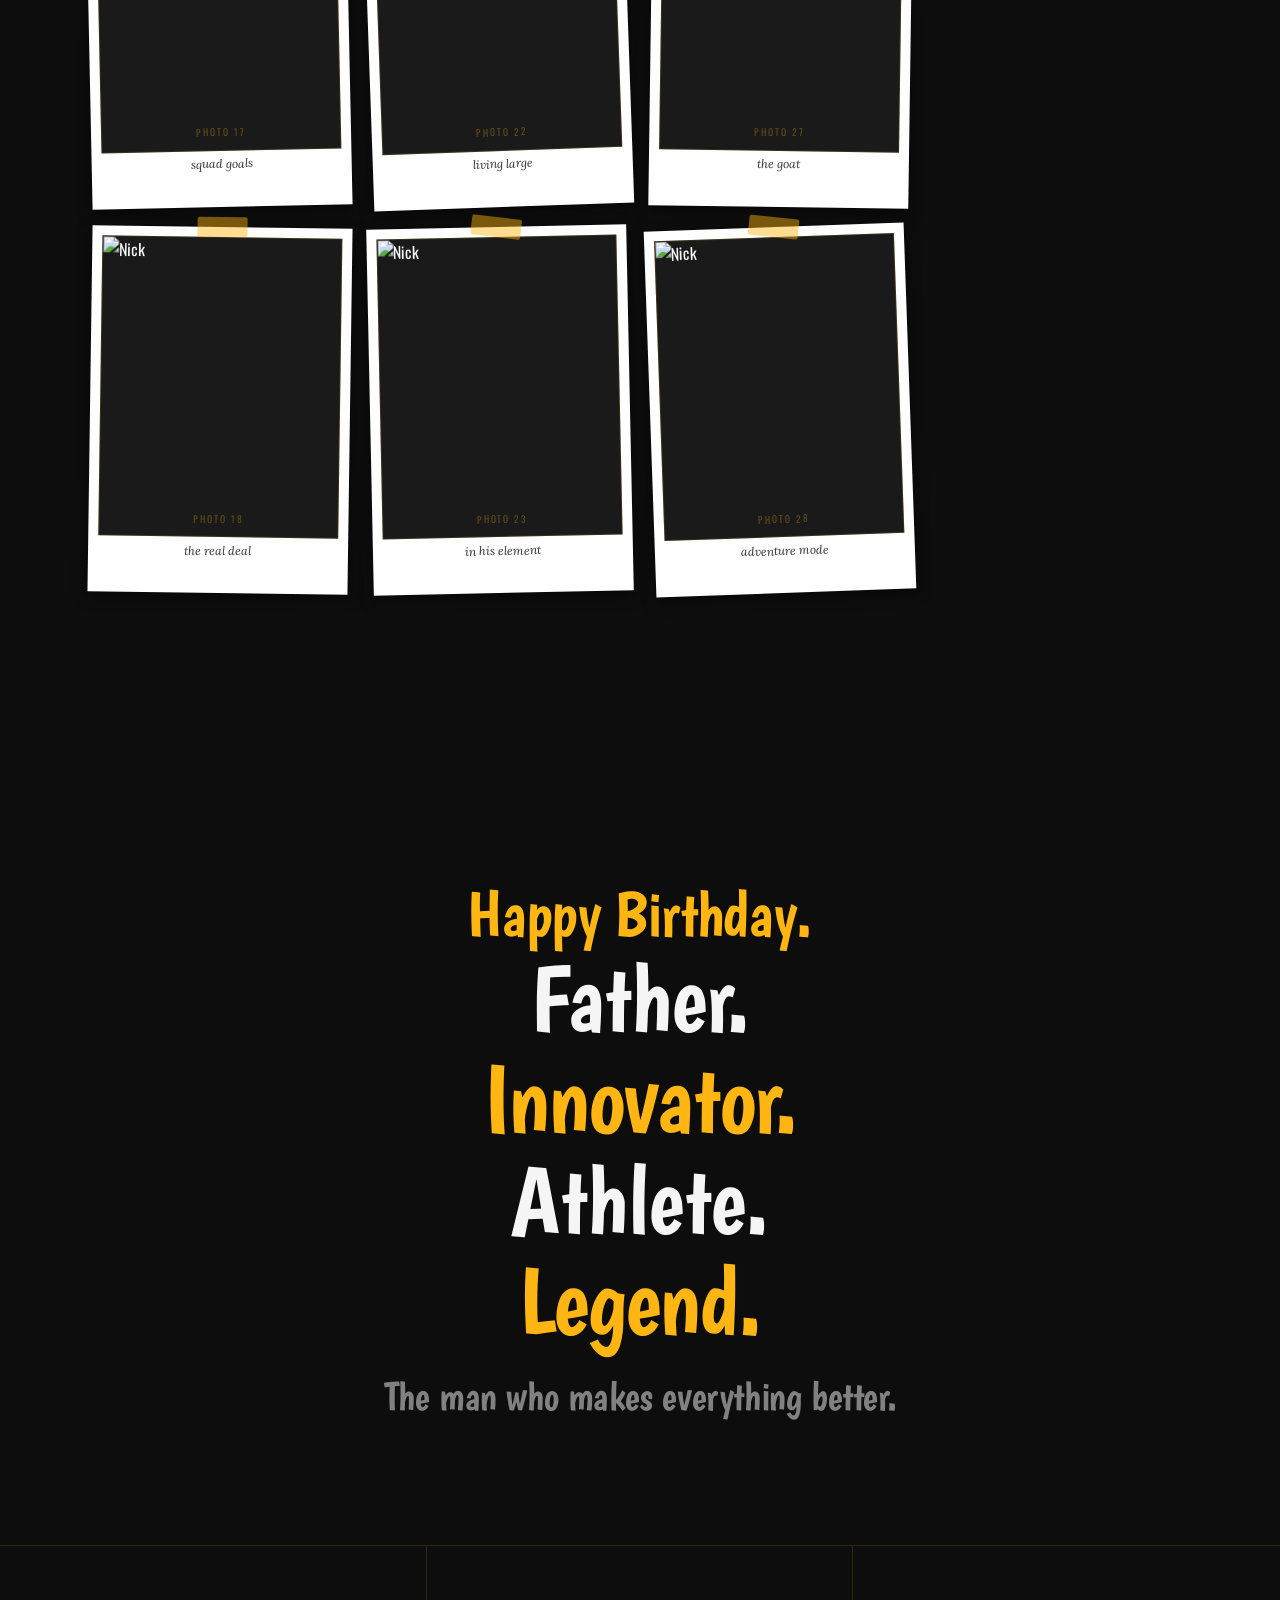
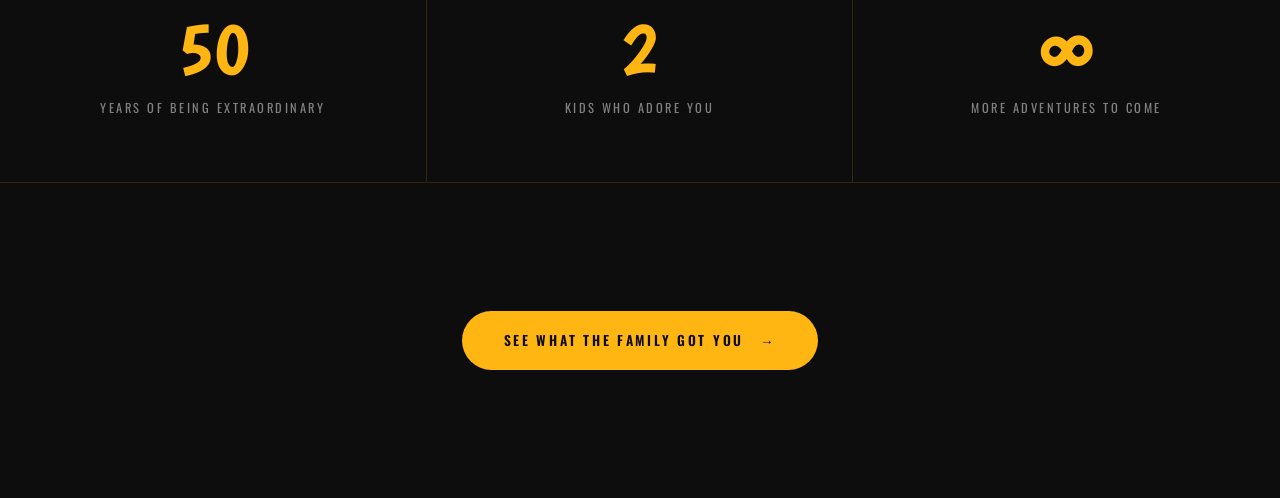
==== commit e644e03d: "Add birthday celebration elements; make all archive photos polaroid-framed - All 17 scatter board it" ====
--- a/index.html
+++ b/index.html
@@ -37,8 +37,30 @@
       <p class="hero-sub reveal" data-delay="0">April 2026 &nbsp;·&nbsp; A Half Century</p>
       <h1 class="hero-name reveal" data-delay="120">NICK</h1>
       <p class="hero-tagline reveal" data-delay="260">The Man. The Myth.<br>The Legend.</p>
+      <p class="hero-bday-badge reveal" data-delay="380" aria-label="Happy 50th birthday">🎉 Happy 50th Birthday</p>
+    </div>
+
+    <!-- Birthday confetti streamers -->
+    <div class="hero-streamers" aria-hidden="true">
+      <span class="streamer s1"></span>
+      <span class="streamer s2"></span>
+      <span class="streamer s3"></span>
+      <span class="streamer s4"></span>
+      <span class="streamer s5"></span>
+      <span class="streamer s6"></span>
+      <span class="streamer s7"></span>
+      <span class="streamer s8"></span>
     </div>
   </section>
+
+  <!-- ── BIRTHDAY BANNER ── -->
+  <div class="bday-banner" aria-label="Happy 50th birthday Nick">
+    <span class="bday-confetti" aria-hidden="true">🎂</span>
+    <span class="bday-text">HAPPY 50TH BIRTHDAY</span>
+    <span class="bday-num-big" aria-hidden="true">50</span>
+    <span class="bday-text">NICK CARRARA</span>
+    <span class="bday-confetti" aria-hidden="true">🎉</span>
+  </div>
 
   <!-- ── MARQUEE ── -->
   <!-- Pure CSS infinite loop. Two identical spans so translateX(-50%) = one span width. -->
@@ -119,50 +141,56 @@
             <div class="photo-slot" data-label="photo 06">
               <img src="images/p06.jpg" alt="Nick" loading="lazy" decoding="async" style="aspect-ratio:3/2">
             </div>
+            <p class="polaroid-caption">chapter one</p>
           </div>
           <div class="film-frame" role="listitem">
             <div class="photo-slot" data-label="photo 07">
               <img src="images/p07.jpg" alt="Nick" loading="lazy" decoding="async" style="aspect-ratio:3/2">
             </div>
+            <p class="polaroid-caption">on the road</p>
           </div>
           <div class="film-frame" role="listitem">
             <div class="photo-slot" data-label="photo 08">
               <img src="images/p08.jpg" alt="Nick" loading="lazy" decoding="async" style="aspect-ratio:3/2">
             </div>
+            <p class="polaroid-caption">the journey</p>
           </div>
           <div class="film-frame" role="listitem">
             <div class="photo-slot" data-label="photo 09">
               <img src="images/p09.jpg" alt="Nick" loading="lazy" decoding="async" style="aspect-ratio:3/2">
             </div>
+            <p class="polaroid-caption">moment in time</p>
           </div>
           <div class="film-frame" role="listitem">
             <div class="photo-slot" data-label="photo 10">
               <img src="images/p10.jpg" alt="Nick" loading="lazy" decoding="async" style="aspect-ratio:3/2">
             </div>
+            <p class="polaroid-caption">nick's world</p>
           </div>
           <div class="film-frame" role="listitem">
             <div class="photo-slot" data-label="photo 11">
               <img src="images/p11.jpg" alt="Nick" loading="lazy" decoding="async" style="aspect-ratio:3/2">
             </div>
+            <p class="polaroid-caption">the chronicles</p>
           </div>
           <div class="film-frame" role="listitem">
             <div class="photo-slot" data-label="photo 12">
               <img src="images/p12.jpg" alt="Nick" loading="lazy" decoding="async" style="aspect-ratio:3/2">
             </div>
+            <p class="polaroid-caption">fifty years</p>
           </div>
           <div class="film-frame" role="listitem">
             <div class="photo-slot" data-label="photo 13">
               <img src="images/p13.jpg" alt="Nick" loading="lazy" decoding="async" style="aspect-ratio:3/2">
             </div>
-          </div>
-
-        </div>
-      </div>
-    </div>
-
-    <!-- ── ZONE C · SCATTER BOARD — photos 14–30
-         CSS column masonry. Mix portrait (4:5) and landscape (4:3).
-         .is-polaroid items get a white frame + handwritten caption. ── -->
+            <p class="polaroid-caption">still counting</p>
+          </div>
+
+        </div>
+      </div>
+    </div>
+
+    <!-- ── ZONE C · SCATTER BOARD — photos 14–30 ── -->
     <div class="scatter-board reveal" data-delay="0" aria-label="Photo scatter board">
 
       <div class="scatter-item is-polaroid">
@@ -173,30 +201,36 @@
         <p class="polaroid-caption">backyard vibes</p>
       </div>
 
-      <div class="scatter-item">
+      <div class="scatter-item is-polaroid">
+        <span class="tape tape-angled" aria-hidden="true"></span>
         <div class="photo-slot" data-label="photo 15">
           <img src="images/p15.jpg" alt="Nick" loading="lazy" decoding="async" style="aspect-ratio:4/3">
         </div>
-      </div>
-
-      <div class="scatter-item is-polaroid">
-        <span class="tape tape-angled" aria-hidden="true"></span>
+        <p class="polaroid-caption">classic nick</p>
+      </div>
+
+      <div class="scatter-item is-polaroid">
+        <span class="tape" aria-hidden="true"></span>
         <div class="photo-slot" data-label="photo 16">
           <img src="images/p16.jpg" alt="Nick" loading="lazy" decoding="async" style="aspect-ratio:4/5">
         </div>
         <p class="polaroid-caption">always winning</p>
       </div>
 
-      <div class="scatter-item">
+      <div class="scatter-item is-polaroid">
+        <span class="tape tape-angled" aria-hidden="true"></span>
         <div class="photo-slot" data-label="photo 17">
           <img src="images/p17.jpg" alt="Nick" loading="lazy" decoding="async" style="aspect-ratio:4/3">
         </div>
-      </div>
-
-      <div class="scatter-item">
+        <p class="polaroid-caption">squad goals</p>
+      </div>
+
+      <div class="scatter-item is-polaroid">
+        <span class="tape" aria-hidden="true"></span>
         <div class="photo-slot" data-label="photo 18">
           <img src="images/p18.jpg" alt="Nick" loading="lazy" decoding="async" style="aspect-ratio:4/5">
         </div>
+        <p class="polaroid-caption">the real deal</p>
       </div>
 
       <div class="scatter-item is-polaroid">
@@ -207,10 +241,12 @@
         <p class="polaroid-caption">crossfit nick</p>
       </div>
 
-      <div class="scatter-item">
+      <div class="scatter-item is-polaroid">
+        <span class="tape tape-angled" aria-hidden="true"></span>
         <div class="photo-slot" data-label="photo 20">
           <img src="images/p20.jpg" alt="Nick" loading="lazy" decoding="async" style="aspect-ratio:4/3">
         </div>
+        <p class="polaroid-caption">game face</p>
       </div>
 
       <div class="scatter-item is-polaroid">
@@ -221,16 +257,20 @@
         <p class="polaroid-caption">family first</p>
       </div>
 
-      <div class="scatter-item">
+      <div class="scatter-item is-polaroid">
+        <span class="tape" aria-hidden="true"></span>
         <div class="photo-slot" data-label="photo 22">
           <img src="images/p22.jpg" alt="Nick" loading="lazy" decoding="async" style="aspect-ratio:4/3">
         </div>
-      </div>
-
-      <div class="scatter-item">
+        <p class="polaroid-caption">living large</p>
+      </div>
+
+      <div class="scatter-item is-polaroid">
+        <span class="tape tape-angled" aria-hidden="true"></span>
         <div class="photo-slot" data-label="photo 23">
           <img src="images/p23.jpg" alt="Nick" loading="lazy" decoding="async" style="aspect-ratio:4/5">
         </div>
+        <p class="polaroid-caption">in his element</p>
       </div>
 
       <div class="scatter-item is-polaroid">
@@ -241,10 +281,12 @@
         <p class="polaroid-caption">just like that</p>
       </div>
 
-      <div class="scatter-item">
+      <div class="scatter-item is-polaroid">
+        <span class="tape tape-angled" aria-hidden="true"></span>
         <div class="photo-slot" data-label="photo 25">
           <img src="images/p25.jpg" alt="Nick" loading="lazy" decoding="async" style="aspect-ratio:4/3">
         </div>
+        <p class="polaroid-caption">main character</p>
       </div>
 
       <div class="scatter-item is-polaroid">
@@ -255,16 +297,20 @@
         <p class="polaroid-caption">still got it</p>
       </div>
 
-      <div class="scatter-item">
+      <div class="scatter-item is-polaroid">
+        <span class="tape" aria-hidden="true"></span>
         <div class="photo-slot" data-label="photo 27">
           <img src="images/p27.jpg" alt="Nick" loading="lazy" decoding="async" style="aspect-ratio:4/3">
         </div>
-      </div>
-
-      <div class="scatter-item">
+        <p class="polaroid-caption">the goat</p>
+      </div>
+
+      <div class="scatter-item is-polaroid">
+        <span class="tape tape-angled" aria-hidden="true"></span>
         <div class="photo-slot" data-label="photo 28">
           <img src="images/p28.jpg" alt="Nick" loading="lazy" decoding="async" style="aspect-ratio:4/5">
         </div>
+        <p class="polaroid-caption">adventure mode</p>
       </div>
 
       <div class="scatter-item is-polaroid">
@@ -275,10 +321,12 @@
         <p class="polaroid-caption">the real boss</p>
       </div>
 
-      <div class="scatter-item">
+      <div class="scatter-item is-polaroid">
+        <span class="tape tape-angled" aria-hidden="true"></span>
         <div class="photo-slot" data-label="photo 30">
           <img src="images/p30.jpg" alt="Nick" loading="lazy" decoding="async" style="aspect-ratio:4/3">
         </div>
+        <p class="polaroid-caption">fifty &amp; free</p>
       </div>
 
     </div>
@@ -287,7 +335,8 @@
 
   <!-- ── COPY BLOCK ── -->
   <section class="copy-block" aria-label="Tribute to Nick">
-    <p class="line reveal" data-delay="0">Father.</p>
+    <p class="line line-bday reveal" data-delay="0">Happy Birthday.</p>
+    <p class="line reveal" data-delay="80">Father.</p>
     <p class="line line-gold reveal" data-delay="80">Innovator.</p>
     <p class="line reveal" data-delay="160">Athlete.</p>
     <p class="line line-gold reveal" data-delay="240">Legend.</p>
--- a/styles/main.css
+++ b/styles/main.css
@@ -955,6 +955,199 @@
 
 @media (max-width: 480px) {
   .food-grid { grid-template-columns: 1fr; }
+}
+
+/* ═══════════════════════════════════════════════════
+   PORTUGAL PAGE · PHOTO ELEMENTS
+═══════════════════════════════════════════════════ */
+
+/* Full-width cinematic band — between hero and chapters */
+.chapter-band {
+  width: 100%;
+  height: clamp(220px, 35vw, 420px);
+  overflow: hidden;
+  display: block;
+}
+
+.chapter-band img {
+  width: 100%;
+  height: 100%;
+  object-fit: cover;
+  object-position: center 40%;
+  display: block;
+}
+
+/* Rec-card photo header */
+.rec-img {
+  width: 100%;
+  height: 190px;
+  overflow: hidden;
+  margin-bottom: var(--space-sm);
+  border-radius: 6px 6px 0 0;
+}
+
+.rec-img img {
+  width: 100%;
+  height: 100%;
+  object-fit: cover;
+  display: block;
+  transition: transform 500ms var(--ease-out);
+}
+
+.rec-card:hover .rec-img img {
+  transform: scale(1.06);
+}
+
+/* Experience item photo strip */
+.exp-img {
+  width: 100%;
+  height: 200px;
+  overflow: hidden;
+  margin: 0.6rem 0 0.75rem;
+  border-radius: 6px;
+}
+
+.exp-img img {
+  width: 100%;
+  height: 100%;
+  object-fit: cover;
+  display: block;
+  transition: transform 500ms var(--ease-out);
+}
+
+.exp-item:hover .exp-img img {
+  transform: scale(1.04);
+}
+
+/* Food card photo */
+.food-img {
+  width: 100%;
+  height: 150px;
+  overflow: hidden;
+  margin-bottom: 0.75rem;
+  border-radius: 6px;
+}
+
+.food-img img {
+  width: 100%;
+  height: 100%;
+  object-fit: cover;
+  display: block;
+  transition: transform 500ms var(--ease-out);
+}
+
+.food-card:hover .food-img img {
+  transform: scale(1.06);
+}
+
+/* ═══════════════════════════════════════════════════
+   BIRTHDAY CELEBRATION ELEMENTS
+═══════════════════════════════════════════════════ */
+
+/* Hero badge pill */
+.hero-bday-badge {
+  display: inline-block;
+  background: var(--color-gold);
+  color: #0D0D0D;
+  font-family: var(--font-label);
+  font-size: 0.82rem;
+  font-weight: 600;
+  letter-spacing: 0.1em;
+  text-transform: uppercase;
+  padding: 0.45rem 1.4rem;
+  border-radius: 100px;
+  margin-top: 1.25rem;
+  animation: badgePulse 2.4s ease-in-out infinite;
+}
+
+@keyframes badgePulse {
+  0%, 100% { box-shadow: 0 0 0 0 rgba(255,182,18,0.5); }
+  50%       { box-shadow: 0 0 0 14px rgba(255,182,18,0); }
+}
+
+/* Confetti streamers in hero */
+.hero-streamers {
+  position: absolute;
+  inset: 0;
+  pointer-events: none;
+  overflow: hidden;
+}
+
+.streamer {
+  position: absolute;
+  top: -80px;
+  width: 4px;
+  height: 70px;
+  border-radius: 2px;
+  opacity: 0;
+  animation: streamerFall linear infinite;
+}
+
+.streamer.s1 { left:  8%; background: var(--color-gold);  animation-duration: 4.2s; animation-delay: 0.3s;  width: 3px; height: 55px; }
+.streamer.s2 { left: 17%; background: var(--color-red);   animation-duration: 5.1s; animation-delay: 1.1s;  width: 5px; height: 80px; }
+.streamer.s3 { left: 32%; background: var(--color-gold);  animation-duration: 3.8s; animation-delay: 0.7s;  width: 3px; height: 60px; }
+.streamer.s4 { left: 48%; background: #fff;               animation-duration: 4.6s; animation-delay: 0.0s;  width: 4px; height: 45px; opacity: 0.3; }
+.streamer.s5 { left: 58%; background: var(--color-gold);  animation-duration: 5.3s; animation-delay: 1.8s;  width: 6px; height: 90px; }
+.streamer.s6 { left: 71%; background: var(--color-red);   animation-duration: 4.0s; animation-delay: 0.5s;  width: 3px; height: 65px; }
+.streamer.s7 { left: 83%; background: var(--color-gold);  animation-duration: 3.5s; animation-delay: 2.2s;  width: 5px; height: 50px; }
+.streamer.s8 { left: 93%; background: #fff;               animation-duration: 4.9s; animation-delay: 0.9s;  width: 4px; height: 75px; opacity: 0.3; }
+
+@keyframes streamerFall {
+  0%   { transform: translateY(0)    rotate(0deg);   opacity: 0; }
+  8%   { opacity: 0.9; }
+  90%  { opacity: 0.9; }
+  100% { transform: translateY(105vh) rotate(520deg); opacity: 0; }
+}
+
+/* Full-width birthday banner */
+.bday-banner {
+  background: var(--color-gold);
+  color: #0D0D0D;
+  display: flex;
+  align-items: center;
+  justify-content: center;
+  gap: 1.25rem;
+  padding: 0.9rem 2rem;
+  overflow: hidden;
+}
+
+.bday-text {
+  font-family: var(--font-label);
+  font-size: clamp(0.8rem, 2.5vw, 1.1rem);
+  font-weight: 600;
+  letter-spacing: 0.16em;
+  text-transform: uppercase;
+  white-space: nowrap;
+}
+
+.bday-num-big {
+  font-family: var(--font-display);
+  font-size: clamp(1.6rem, 5vw, 2.8rem);
+  line-height: 1;
+  color: var(--color-bg);
+}
+
+.bday-confetti {
+  font-size: 1.4rem;
+  line-height: 1;
+  animation: confettiBounce 1.6s ease-in-out infinite;
+}
+
+.bday-confetti:last-child {
+  animation-delay: 0.8s;
+}
+
+@keyframes confettiBounce {
+  0%, 100% { transform: translateY(0) rotate(0deg); }
+  40%       { transform: translateY(-6px) rotate(-12deg); }
+  70%       { transform: translateY(-3px) rotate(8deg); }
+}
+
+/* Birthday first line in copy block */
+.line-bday {
+  color: var(--color-gold) !important;
+  font-size: clamp(1.8rem, 6vw, 4rem) !important;
+  animation: goldGlow 3s ease-in-out infinite;
 }
 
 /* ═══════════════════════════════════════════════════
@@ -1130,12 +1323,17 @@
 .film-frames::-webkit-scrollbar { display: none; }
 
 .film-frame {
-  flex: 0 0 260px;
+  flex: 0 0 240px;
   scroll-snap-align: start;
-  border: 3px solid #333;
-  overflow: hidden;
-  background: #111;
+  background: #fefefe;
+  padding: 7px 7px 34px;
+  box-shadow: 0 4px 14px rgba(0,0,0,0.5), 0 1px 4px rgba(0,0,0,0.3);
   position: relative;
+  overflow: visible;
+}
+
+.film-frame .photo-slot {
+  overflow: hidden;
 }
 
 .film-frame .photo-slot img {
@@ -1148,6 +1346,19 @@
 
 .film-frame:hover .photo-slot img {
   transform: scale(1.05);
+}
+
+.film-frame .polaroid-caption {
+  position: absolute;
+  bottom: 7px;
+  left: 0;
+  right: 0;
+  text-align: center;
+  font-family: var(--font-quote);
+  font-style: italic;
+  font-size: 0.75rem;
+  color: #333;
+  margin: 0;
 }
 
 /* ── ZONE C · SCATTER BOARD ── */
